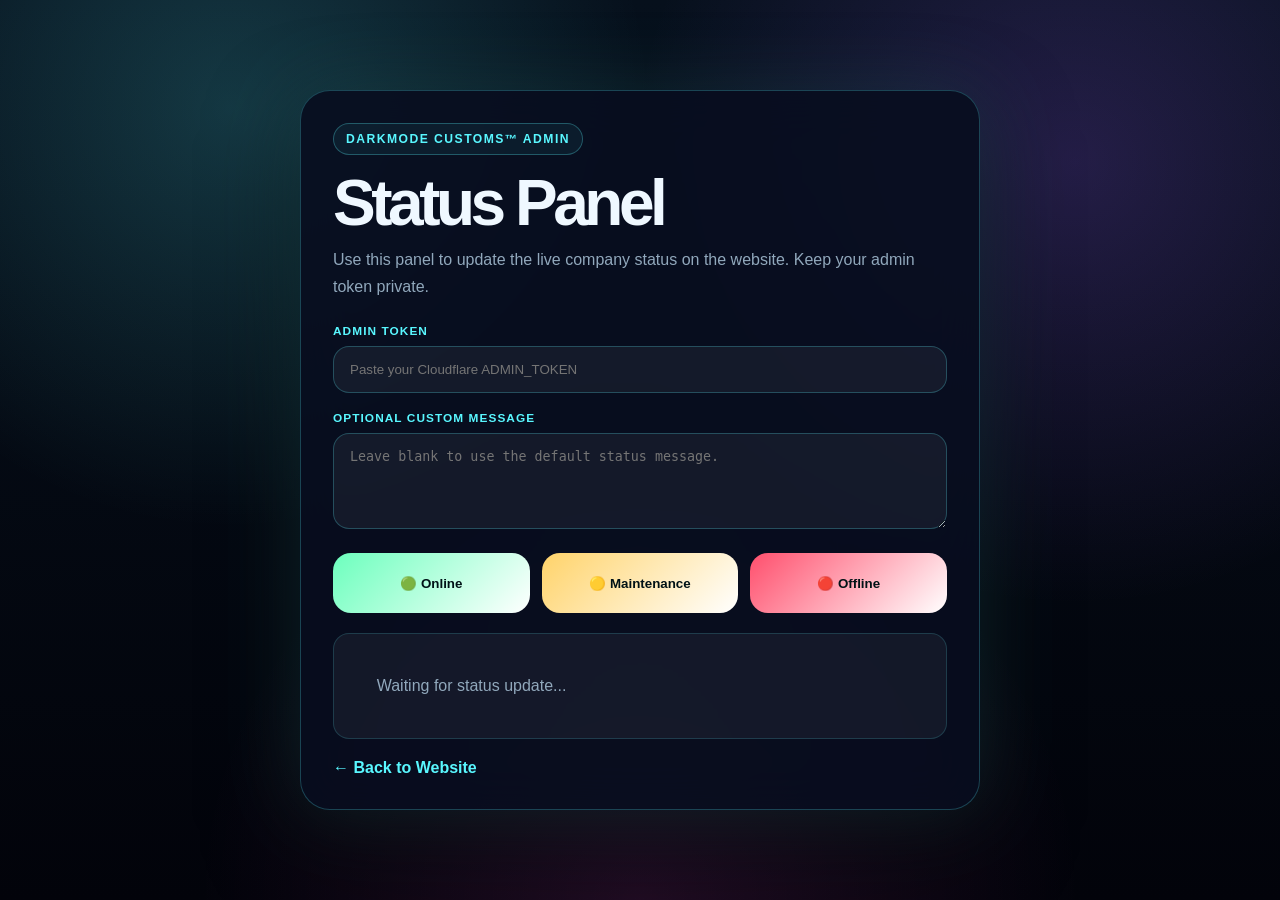
==== admin.html @ 74de75c4 "Create admin.html" ====
<!DOCTYPE html>
<html lang="en">
<head>
  <meta charset="UTF-8" />
  <meta name="viewport" content="width=device-width, initial-scale=1.0" />

  <title>DarkMode Customs™ Status Admin</title>

  <style>
    :root {
      --bg: #02030a;
      --panel: rgba(8, 14, 32, 0.9);
      --text: #eff8ff;
      --muted: #91a8bc;
      --cyan: #59f7ff;
      --green: #6cffbd;
      --gold: #ffd36a;
      --red: #ff4f6d;
      --purple: #9f5cff;
    }

    * {
      box-sizing: border-box;
    }

    body {
      min-height: 100vh;
      margin: 0;
      display: grid;
      place-items: center;
      padding: 24px;
      font-family: Arial, sans-serif;
      color: var(--text);
      background:
        radial-gradient(circle at 18% 12%, rgba(89, 247, 255, 0.18), transparent 32%),
        radial-gradient(circle at 84% 18%, rgba(159, 92, 255, 0.2), transparent 34%),
        radial-gradient(circle at 50% 100%, rgba(255, 79, 216, 0.12), transparent 40%),
        linear-gradient(180deg, #06101c, #02030a);
    }

    .panel {
      width: min(100%, 680px);
      padding: 32px;
      border: 1px solid rgba(89, 247, 255, 0.24);
      border-radius: 30px;
      background: var(--panel);
      box-shadow:
        0 0 80px rgba(89, 247, 255, 0.13),
        0 30px 90px rgba(0, 0, 0, 0.6);
      backdrop-filter: blur(24px);
    }

    .badge {
      display: inline-flex;
      margin-bottom: 18px;
      padding: 8px 12px;
      border: 1px solid rgba(89, 247, 255, 0.28);
      border-radius: 999px;
      color: var(--cyan);
      font-size: 0.76rem;
      font-weight: 900;
      letter-spacing: 0.12em;
      text-transform: uppercase;
      background: rgba(89, 247, 255, 0.06);
    }

    h1 {
      margin: 0 0 12px;
      font-size: clamp(2.2rem, 6vw, 4rem);
      line-height: 0.95;
      letter-spacing: -0.07em;
    }

    p {
      margin: 0 0 24px;
      color: var(--muted);
      line-height: 1.7;
    }

    label {
      display: block;
      margin: 18px 0 8px;
      color: var(--cyan);
      font-weight: 900;
      text-transform: uppercase;
      letter-spacing: 0.09em;
      font-size: 0.74rem;
    }

    input,
    textarea {
      width: 100%;
      padding: 15px 16px;
      border: 1px solid rgba(89, 247, 255, 0.24);
      border-radius: 16px;
      color: var(--text);
      background: rgba(255, 255, 255, 0.055);
      outline: none;
    }

    textarea {
      min-height: 96px;
      resize: vertical;
    }

    .buttons {
      display: grid;
      grid-template-columns: repeat(3, 1fr);
      gap: 12px;
      margin-top: 20px;
    }

    button {
      min-height: 60px;
      border: 0;
      border-radius: 18px;
      color: #001216;
      font-weight: 900;
      cursor: pointer;
      transition: 0.2s ease;
    }

    button:hover {
      transform: translateY(-3px);
    }

    .online {
      background: linear-gradient(135deg, var(--green), white);
    }

    .maintenance {
      background: linear-gradient(135deg, var(--gold), white);
    }

    .offline {
      background: linear-gradient(135deg, var(--red), white);
    }

    .result {
      margin-top: 20px;
      padding: 16px;
      border: 1px solid rgba(89, 247, 255, 0.16);
      border-radius: 16px;
      color: var(--muted);
      background: rgba(255, 255, 255, 0.05);
      white-space: pre-wrap;
      line-height: 1.5;
      min-height: 74px;
    }

    .back-link {
      display: inline-block;
      margin-top: 20px;
      color: var(--cyan);
      font-weight: 900;
      text-decoration: none;
    }

    @media (max-width: 640px) {
      .buttons {
        grid-template-columns: 1fr;
      }

      .panel {
        padding: 24px;
      }
    }
  </style>
</head>

<body>
  <main class="panel">
    <div class="badge">DarkMode Customs™ Admin</div>

    <h1>Status Panel</h1>

    <p>
      Use this panel to update the live company status on the website.
      Keep your admin token private.
    </p>

    <label for="adminToken">Admin Token</label>
    <input
      id="adminToken"
      type="password"
      placeholder="Paste your Cloudflare ADMIN_TOKEN"
      autocomplete="off"
    />

    <label for="customMessage">Optional Custom Message</label>
    <textarea
      id="customMessage"
      placeholder="Leave blank to use the default status message."
    ></textarea>

    <div class="buttons">
      <button class="online" onclick="setStatus('online')">🟢 Online</button>
      <button class="maintenance" onclick="setStatus('maintenance')">🟡 Maintenance</button>
      <button class="offline" onclick="setStatus('offline')">🔴 Offline</button>
    </div>

    <div class="result" id="resultBox">
      Waiting for status update...
    </div>

    <a class="back-link" href="./index.html">← Back to Website</a>
  </main>

  <script>
    const WORKER_URL = "https://darkmode-customs-status.matthew-wellman.workers.dev/status";

    async function setStatus(status) {
      const token = document.getElementById("adminToken").value.trim();
      const customMessage = document.getElementById("customMessage").value.trim();
      const resultBox = document.getElementById("resultBox");

      if (!token) {
        resultBox.textContent = "Missing admin token.";
        return;
      }

      resultBox.textContent = "Updating status...";

      try {
        const response = await fetch(WORKER_URL, {
          method: "POST",
          headers: {
            "Content-Type": "application/json",
            "Authorization": `Bearer ${token}`,
          },
          body: JSON.stringify({
            status,
            message: customMessage || undefined,
          }),
        });

        const data = await response.json();

        if (!response.ok) {
          resultBox.textContent = `Update failed:\n${JSON.stringify(data, null, 2)}`;
          return;
        }

        resultBox.textContent = `Status updated successfully:\n${JSON.stringify(data.status, null, 2)}`;
      } catch (error) {
        resultBox.textContent = `Connection error:\n${error.message}`;
      }
    }
  </script>
</body>
</html>
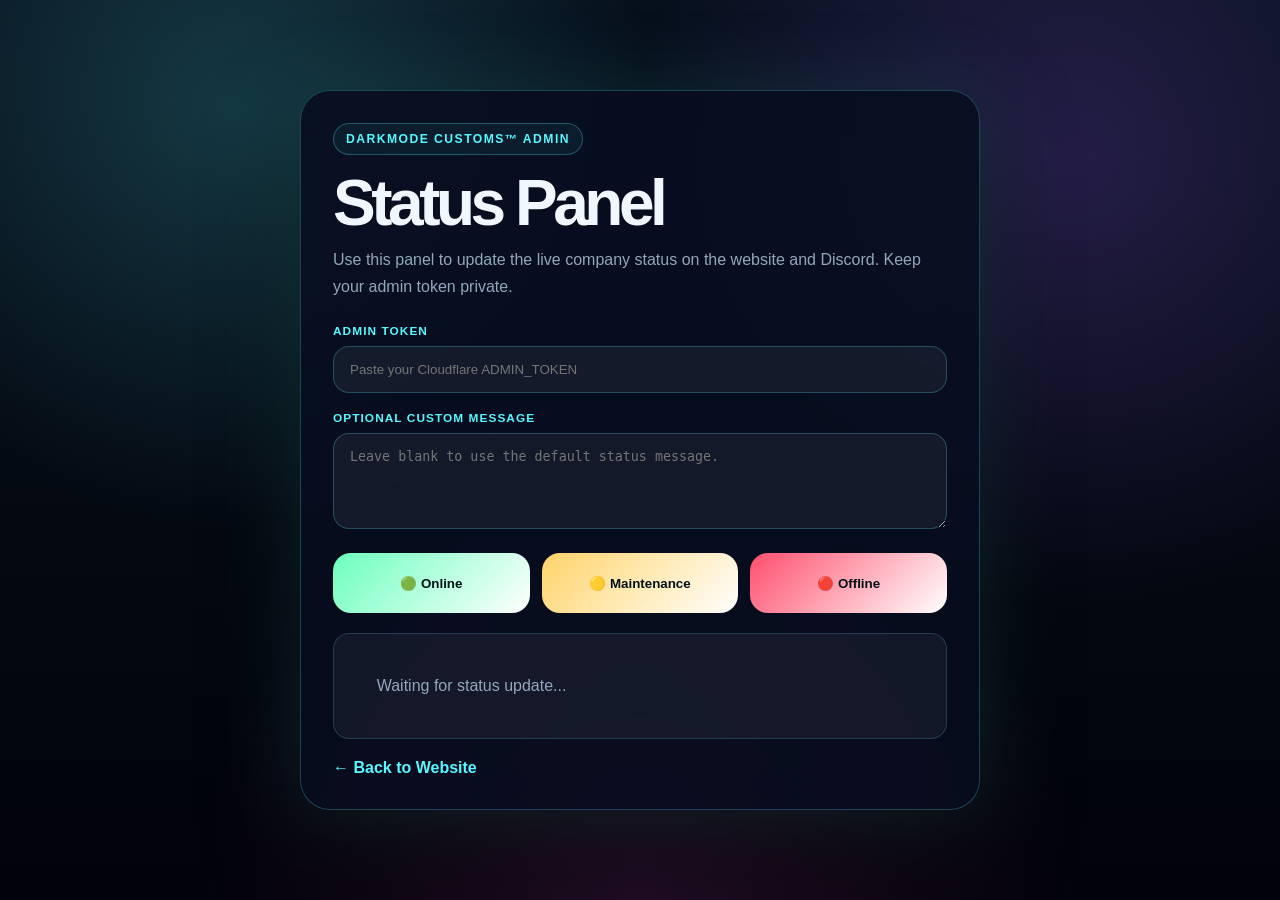
==== commit 37d9f163: "Update admin.html" ====
--- a/admin.html
+++ b/admin.html
@@ -175,7 +175,7 @@
     <h1>Status Panel</h1>
 
     <p>
-      Use this panel to update the live company status on the website.
+      Use this panel to update the live company status on the website and Discord.
       Keep your admin token private.
     </p>
 
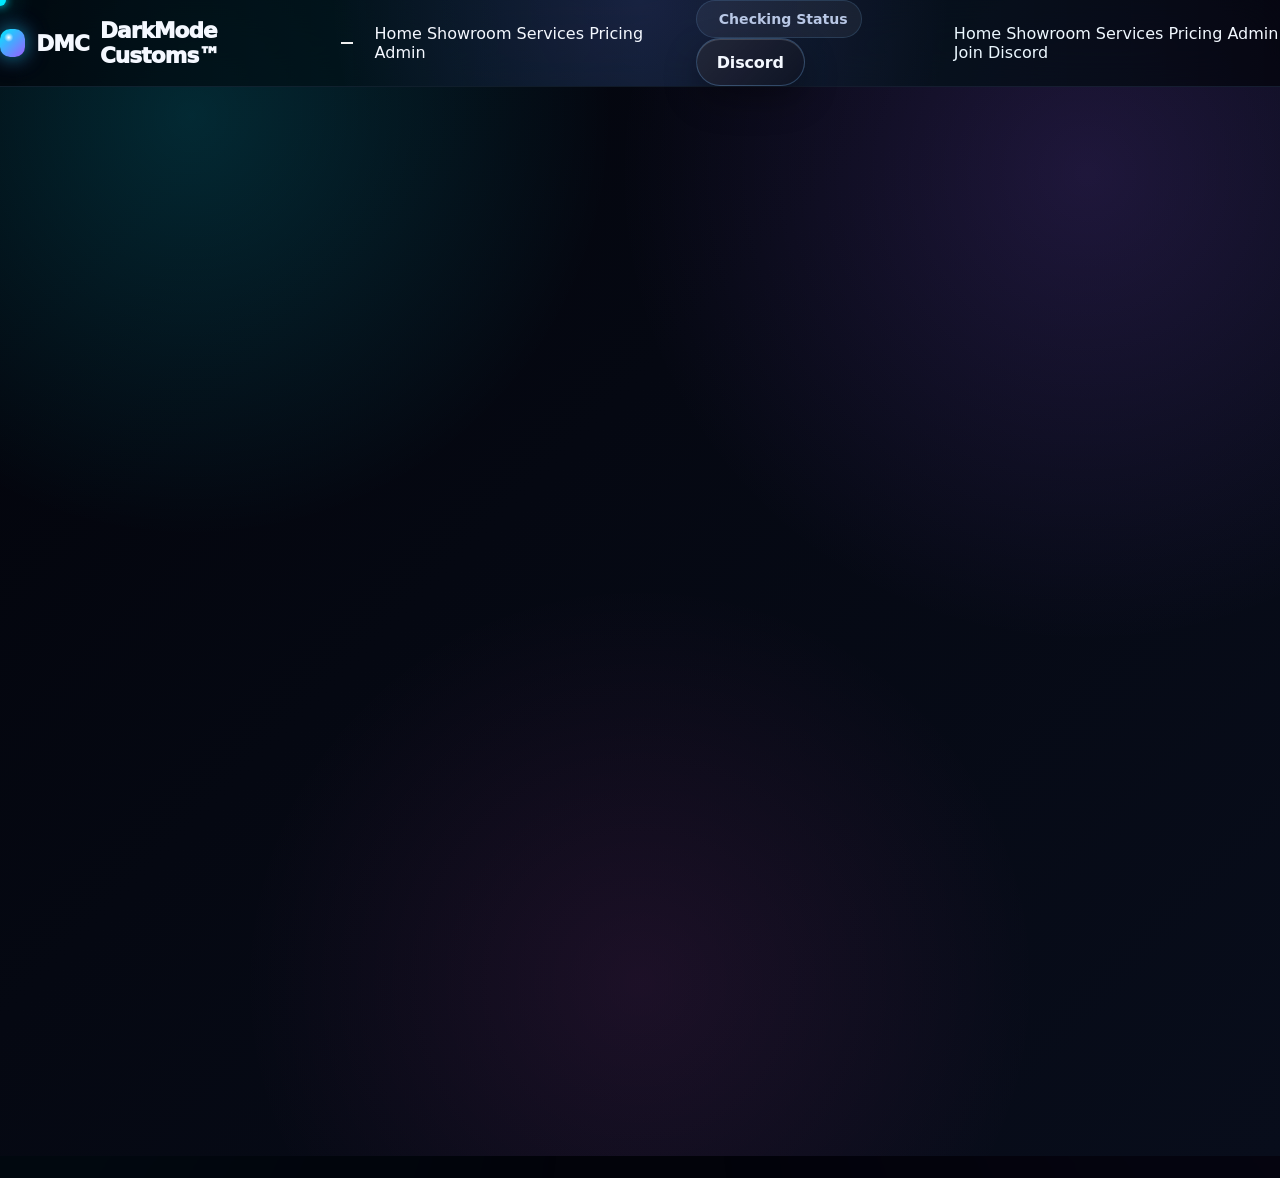
==== commit b8eceabb: "Update admin.html" ====
--- a/admin.html
+++ b/admin.html
@@ -4,248 +4,158 @@
   <meta charset="UTF-8" />
   <meta name="viewport" content="width=device-width, initial-scale=1.0" />
 
-  <title>DarkMode Customs™ Status Admin</title>
+  <title>Admin Status Panel | DarkMode Customs™</title>
+  <meta
+    name="description"
+    content="DarkMode Customs™ admin status control panel."
+  />
 
-  <style>
-    :root {
-      --bg: #02030a;
-      --panel: rgba(8, 14, 32, 0.9);
-      --text: #eff8ff;
-      --muted: #91a8bc;
-      --cyan: #59f7ff;
-      --green: #6cffbd;
-      --gold: #ffd36a;
-      --red: #ff4f6d;
-      --purple: #9f5cff;
-    }
-
-    * {
-      box-sizing: border-box;
-    }
-
-    body {
-      min-height: 100vh;
-      margin: 0;
-      display: grid;
-      place-items: center;
-      padding: 24px;
-      font-family: Arial, sans-serif;
-      color: var(--text);
-      background:
-        radial-gradient(circle at 18% 12%, rgba(89, 247, 255, 0.18), transparent 32%),
-        radial-gradient(circle at 84% 18%, rgba(159, 92, 255, 0.2), transparent 34%),
-        radial-gradient(circle at 50% 100%, rgba(255, 79, 216, 0.12), transparent 40%),
-        linear-gradient(180deg, #06101c, #02030a);
-    }
-
-    .panel {
-      width: min(100%, 680px);
-      padding: 32px;
-      border: 1px solid rgba(89, 247, 255, 0.24);
-      border-radius: 30px;
-      background: var(--panel);
-      box-shadow:
-        0 0 80px rgba(89, 247, 255, 0.13),
-        0 30px 90px rgba(0, 0, 0, 0.6);
-      backdrop-filter: blur(24px);
-    }
-
-    .badge {
-      display: inline-flex;
-      margin-bottom: 18px;
-      padding: 8px 12px;
-      border: 1px solid rgba(89, 247, 255, 0.28);
-      border-radius: 999px;
-      color: var(--cyan);
-      font-size: 0.76rem;
-      font-weight: 900;
-      letter-spacing: 0.12em;
-      text-transform: uppercase;
-      background: rgba(89, 247, 255, 0.06);
-    }
-
-    h1 {
-      margin: 0 0 12px;
-      font-size: clamp(2.2rem, 6vw, 4rem);
-      line-height: 0.95;
-      letter-spacing: -0.07em;
-    }
-
-    p {
-      margin: 0 0 24px;
-      color: var(--muted);
-      line-height: 1.7;
-    }
-
-    label {
-      display: block;
-      margin: 18px 0 8px;
-      color: var(--cyan);
-      font-weight: 900;
-      text-transform: uppercase;
-      letter-spacing: 0.09em;
-      font-size: 0.74rem;
-    }
-
-    input,
-    textarea {
-      width: 100%;
-      padding: 15px 16px;
-      border: 1px solid rgba(89, 247, 255, 0.24);
-      border-radius: 16px;
-      color: var(--text);
-      background: rgba(255, 255, 255, 0.055);
-      outline: none;
-    }
-
-    textarea {
-      min-height: 96px;
-      resize: vertical;
-    }
-
-    .buttons {
-      display: grid;
-      grid-template-columns: repeat(3, 1fr);
-      gap: 12px;
-      margin-top: 20px;
-    }
-
-    button {
-      min-height: 60px;
-      border: 0;
-      border-radius: 18px;
-      color: #001216;
-      font-weight: 900;
-      cursor: pointer;
-      transition: 0.2s ease;
-    }
-
-    button:hover {
-      transform: translateY(-3px);
-    }
-
-    .online {
-      background: linear-gradient(135deg, var(--green), white);
-    }
-
-    .maintenance {
-      background: linear-gradient(135deg, var(--gold), white);
-    }
-
-    .offline {
-      background: linear-gradient(135deg, var(--red), white);
-    }
-
-    .result {
-      margin-top: 20px;
-      padding: 16px;
-      border: 1px solid rgba(89, 247, 255, 0.16);
-      border-radius: 16px;
-      color: var(--muted);
-      background: rgba(255, 255, 255, 0.05);
-      white-space: pre-wrap;
-      line-height: 1.5;
-      min-height: 74px;
-    }
-
-    .back-link {
-      display: inline-block;
-      margin-top: 20px;
-      color: var(--cyan);
-      font-weight: 900;
-      text-decoration: none;
-    }
-
-    @media (max-width: 640px) {
-      .buttons {
-        grid-template-columns: 1fr;
-      }
-
-      .panel {
-        padding: 24px;
-      }
-    }
-  </style>
+  <link rel="stylesheet" href="style.css" />
 </head>
 
-<body>
-  <main class="panel">
-    <div class="badge">DarkMode Customs™ Admin</div>
+<body data-page="admin">
+  <div id="scrollProgress" class="scroll-progress"></div>
+  <div id="cursorDot" class="cursor-dot"></div>
 
-    <h1>Status Panel</h1>
+  <header class="site-header">
+    <nav class="navbar">
+      <div class="nav-inner">
+        <a class="brand" href="index.html" aria-label="DarkMode Customs home">
+          <span class="brand-mark">DMC</span>
+          <span class="brand-text">DarkMode Customs™</span>
+        </a>
 
-    <p>
-      Use this panel to update the live company status on the website and Discord.
-      Keep your admin token private.
-    </p>
+        <button class="mobile-toggle" type="button" aria-label="Open navigation menu">
+          <span></span>
+          <span></span>
+          <span></span>
+        </button>
 
-    <label for="adminToken">Admin Token</label>
-    <input
-      id="adminToken"
-      type="password"
-      placeholder="Paste your Cloudflare ADMIN_TOKEN"
-      autocomplete="off"
-    />
+        <div class="desktop-nav">
+          <a href="index.html">Home</a>
+          <a href="showroom.html">Showroom</a>
+          <a href="index.html#services">Services</a>
+          <a href="index.html#pricing">Pricing</a>
+          <a class="active" href="admin.html">Admin</a>
+        </div>
 
-    <label for="customMessage">Optional Custom Message</label>
-    <textarea
-      id="customMessage"
-      placeholder="Leave blank to use the default status message."
-    ></textarea>
+        <div class="nav-right">
+          <div id="globalStatus" class="status-pill" data-status="loading">
+            <span class="status-light"></span>
+            <span class="status-text">Checking Status</span>
+          </div>
 
-    <div class="buttons">
-      <button class="online" onclick="setStatus('online')">🟢 Online</button>
-      <button class="maintenance" onclick="setStatus('maintenance')">🟡 Maintenance</button>
-      <button class="offline" onclick="setStatus('offline')">🔴 Offline</button>
-    </div>
+          <a class="nav-cta" href="https://discord.gg/GWU7n5T6" target="_blank" rel="noopener">
+            Discord
+          </a>
+        </div>
+      </div>
 
-    <div class="result" id="resultBox">
-      Waiting for status update...
-    </div>
+      <div class="mobile-menu">
+        <a href="index.html">Home</a>
+        <a href="showroom.html">Showroom</a>
+        <a href="index.html#services">Services</a>
+        <a href="index.html#pricing">Pricing</a>
+        <a class="active" href="admin.html">Admin</a>
+        <a href="https://discord.gg/GWU7n5T6" target="_blank" rel="noopener">Join Discord</a>
+      </div>
+    </nav>
+  </header>
 
-    <a class="back-link" href="./index.html">← Back to Website</a>
+  <main class="admin-main">
+    <section class="admin-section">
+      <div class="ambient ambient-one"></div>
+      <div class="ambient ambient-two"></div>
+
+      <div class="admin-shell reveal">
+        <div class="admin-card">
+          <div class="admin-header">
+            <div class="eyebrow">Company Status Control</div>
+            <h1>DarkMode Customs™ Admin</h1>
+            <p>
+              Update the live website status, Cloudflare KV value, and Discord
+              company-status webhook from one panel.
+            </p>
+          </div>
+
+          <div class="admin-current">
+            <span>Current Website Status</span>
+            <strong id="adminCurrentStatus">Checking...</strong>
+          </div>
+
+          <form id="statusForm" class="admin-form">
+            <div class="field">
+              <label for="adminToken">Admin Token</label>
+              <input
+                id="adminToken"
+                name="adminToken"
+                type="password"
+                placeholder="Only needed if ADMIN_TOKEN is set in Cloudflare"
+                autocomplete="current-password"
+              />
+              <small>
+                Leave blank if your Worker does not use an ADMIN_TOKEN secret.
+              </small>
+            </div>
+
+            <div class="field">
+              <label for="updatedBy">Updated By</label>
+              <input
+                id="updatedBy"
+                name="updatedBy"
+                type="text"
+                value="🪖𝕊𝔾𝕋. ℝℍ𝕀ℕ𝕆™"
+              />
+            </div>
+
+            <div class="field">
+              <label for="statusMessage">Custom Message</label>
+              <textarea
+                id="statusMessage"
+                name="statusMessage"
+                placeholder="Optional custom message for the website and Discord webhook."
+              ></textarea>
+            </div>
+
+            <div class="status-options">
+              <button class="status-option online" type="button" data-admin-status="online">
+                <span>🟢</span>
+                <strong>Online</strong>
+                <small>Website and services are available.</small>
+              </button>
+
+              <button class="status-option maintenance" type="button" data-admin-status="maintenance">
+                <span>🟡</span>
+                <strong>Under Maintenance</strong>
+                <small>Some services may be temporarily limited.</small>
+              </button>
+
+              <button class="status-option offline" type="button" data-admin-status="offline">
+                <span>🔴</span>
+                <strong>Offline</strong>
+                <small>Services are temporarily unavailable.</small>
+              </button>
+            </div>
+
+            <input id="selectedStatus" name="selectedStatus" type="hidden" value="online" />
+
+            <button class="btn btn-primary full" type="submit">
+              Update Company Status
+            </button>
+
+            <div id="adminMessage" class="admin-message" role="status"></div>
+          </form>
+        </div>
+
+        <div class="admin-links">
+          <a href="index.html">Back to Website</a>
+          <a href="showroom.html">Open Showroom</a>
+          <a href="https://discord.gg/GWU7n5T6" target="_blank" rel="noopener">Open Discord</a>
+        </div>
+      </div>
+    </section>
   </main>
 
-  <script>
-    const WORKER_URL = "https://darkmode-customs-status.matthew-wellman.workers.dev/status";
-
-    async function setStatus(status) {
-      const token = document.getElementById("adminToken").value.trim();
-      const customMessage = document.getElementById("customMessage").value.trim();
-      const resultBox = document.getElementById("resultBox");
-
-      if (!token) {
-        resultBox.textContent = "Missing admin token.";
-        return;
-      }
-
-      resultBox.textContent = "Updating status...";
-
-      try {
-        const response = await fetch(WORKER_URL, {
-          method: "POST",
-          headers: {
-            "Content-Type": "application/json",
-            "Authorization": `Bearer ${token}`,
-          },
-          body: JSON.stringify({
-            status,
-            message: customMessage || undefined,
-          }),
-        });
-
-        const data = await response.json();
-
-        if (!response.ok) {
-          resultBox.textContent = `Update failed:\n${JSON.stringify(data, null, 2)}`;
-          return;
-        }
-
-        resultBox.textContent = `Status updated successfully:\n${JSON.stringify(data.status, null, 2)}`;
-      } catch (error) {
-        resultBox.textContent = `Connection error:\n${error.message}`;
-      }
-    }
-  </script>
+  <script src="script.js"></script>
 </body>
 </html>
--- a/style.css
+++ b/style.css
@@ -0,0 +1,1801 @@
+/* =========================================================
+   DarkMode Customs™ — Full Optimized Global Stylesheet
+   Covers: index.html, showroom.html, admin.html
+   ========================================================= */
+
+/* -----------------------------
+   Root Theme
+----------------------------- */
+
+:root {
+  --bg-0: #02030a;
+  --bg-1: #050812;
+  --bg-2: #090f1f;
+  --bg-3: #0d152b;
+
+  --panel-0: rgba(6, 10, 24, 0.72);
+  --panel-1: rgba(12, 20, 44, 0.82);
+  --panel-2: rgba(18, 30, 64, 0.92);
+
+  --line-soft: rgba(120, 190, 255, 0.16);
+  --line-mid: rgba(120, 190, 255, 0.28);
+  --line-hot: rgba(0, 234, 255, 0.65);
+
+  --text-main: #f4f8ff;
+  --text-soft: #b9c8e6;
+  --text-muted: #7180a3;
+
+  --cyan: #00eaff;
+  --cyan-soft: rgba(0, 234, 255, 0.18);
+  --cyan-glow: rgba(0, 234, 255, 0.45);
+
+  --blue: #3977ff;
+  --blue-soft: rgba(57, 119, 255, 0.22);
+
+  --violet: #9b5cff;
+  --violet-soft: rgba(155, 92, 255, 0.22);
+
+  --pink: #ff4fd8;
+  --pink-soft: rgba(255, 79, 216, 0.18);
+
+  --green: #31ff9b;
+  --green-soft: rgba(49, 255, 155, 0.18);
+
+  --yellow: #ffd84d;
+  --yellow-soft: rgba(255, 216, 77, 0.18);
+
+  --red: #ff4d6d;
+  --red-soft: rgba(255, 77, 109, 0.18);
+
+  --radius-xs: 10px;
+  --radius-sm: 14px;
+  --radius-md: 20px;
+  --radius-lg: 28px;
+  --radius-xl: 38px;
+
+  --shadow-soft: 0 20px 70px rgba(0, 0, 0, 0.35);
+  --shadow-cyan: 0 0 35px rgba(0, 234, 255, 0.25);
+  --shadow-violet: 0 0 45px rgba(155, 92, 255, 0.24);
+
+  --max-width: 1240px;
+  --nav-height: 82px;
+
+  --ease: cubic-bezier(0.16, 1, 0.3, 1);
+}
+
+/* -----------------------------
+   Global Reset
+----------------------------- */
+
+*,
+*::before,
+*::after {
+  box-sizing: border-box;
+}
+
+* {
+  cursor: none !important;
+}
+
+html {
+  scroll-behavior: smooth;
+  background: var(--bg-0);
+  overflow-x: hidden;
+}
+
+body {
+  margin: 0;
+  min-height: 100vh;
+  font-family:
+    Inter,
+    ui-sans-serif,
+    system-ui,
+    -apple-system,
+    BlinkMacSystemFont,
+    "Segoe UI",
+    sans-serif;
+  color: var(--text-main);
+  background:
+    radial-gradient(circle at 15% 10%, rgba(0, 234, 255, 0.16), transparent 28%),
+    radial-gradient(circle at 85% 15%, rgba(155, 92, 255, 0.17), transparent 32%),
+    radial-gradient(circle at 50% 85%, rgba(255, 79, 216, 0.09), transparent 34%),
+    linear-gradient(135deg, #02030a 0%, #050812 42%, #080d1b 100%);
+  overflow-x: hidden;
+}
+
+body::before {
+  content: "";
+  position: fixed;
+  inset: 0;
+  pointer-events: none;
+  z-index: -3;
+  background:
+    linear-gradient(rgba(255, 255, 255, 0.025) 1px, transparent 1px),
+    linear-gradient(90deg, rgba(255, 255, 255, 0.025) 1px, transparent 1px);
+  background-size: 54px 54px;
+  mask-image: radial-gradient(circle at center, black 35%, transparent 82%);
+}
+
+body::after {
+  content: "";
+  position: fixed;
+  inset: -40%;
+  pointer-events: none;
+  z-index: -4;
+  background:
+    conic-gradient(
+      from 180deg,
+      transparent,
+      rgba(0, 234, 255, 0.08),
+      transparent,
+      rgba(155, 92, 255, 0.08),
+      transparent
+    );
+  animation: cosmicSpin 28s linear infinite;
+  filter: blur(30px);
+  opacity: 0.75;
+}
+
+img,
+svg,
+video,
+canvas {
+  display: block;
+  max-width: 100%;
+}
+
+a {
+  color: inherit;
+  text-decoration: none;
+}
+
+button,
+input,
+textarea,
+select {
+  font: inherit;
+}
+
+button {
+  border: 0;
+}
+
+::selection {
+  color: #02030a;
+  background: var(--cyan);
+}
+
+/* -----------------------------
+   Neon Custom Cursor
+----------------------------- */
+
+.cursor-dot,
+#cursor-dot,
+#cursorDot,
+.neon-cursor {
+  position: fixed;
+  left: 0;
+  top: 0;
+  width: 12px;
+  height: 12px;
+  border-radius: 999px;
+  background: var(--cyan);
+  box-shadow:
+    0 0 10px var(--cyan),
+    0 0 28px rgba(0, 234, 255, 0.85),
+    0 0 60px rgba(0, 234, 255, 0.45);
+  pointer-events: none;
+  z-index: 999999;
+  transform: translate3d(-50%, -50%, 0);
+  transition:
+    width 0.18s var(--ease),
+    height 0.18s var(--ease),
+    background 0.18s var(--ease),
+    box-shadow 0.18s var(--ease),
+    opacity 0.18s var(--ease);
+}
+
+.cursor-dot.is-hovering,
+#cursor-dot.is-hovering,
+#cursorDot.is-hovering,
+.neon-cursor.is-hovering {
+  width: 24px;
+  height: 24px;
+  background: rgba(0, 234, 255, 0.16);
+  border: 1px solid var(--cyan);
+  box-shadow:
+    0 0 14px var(--cyan),
+    0 0 38px rgba(0, 234, 255, 0.8),
+    inset 0 0 14px rgba(0, 234, 255, 0.35);
+}
+
+/* -----------------------------
+   Scroll Progress
+----------------------------- */
+
+.scroll-progress,
+#scroll-progress,
+#scrollProgress {
+  position: fixed;
+  top: 0;
+  left: 0;
+  height: 3px;
+  width: 0%;
+  z-index: 99999;
+  background: linear-gradient(90deg, var(--cyan), var(--violet), var(--pink));
+  box-shadow:
+    0 0 14px rgba(0, 234, 255, 0.8),
+    0 0 26px rgba(155, 92, 255, 0.5);
+}
+
+/* -----------------------------
+   Utility Layout
+----------------------------- */
+
+.page,
+.site-page,
+.main-page {
+  min-height: 100vh;
+  position: relative;
+}
+
+.container,
+.section-inner,
+.nav-inner,
+.footer-inner {
+  width: min(var(--max-width), calc(100% - 36px));
+  margin-inline: auto;
+}
+
+.section {
+  padding: 110px 0;
+  position: relative;
+}
+
+.section.compact {
+  padding: 70px 0;
+}
+
+.section-header {
+  max-width: 780px;
+  margin: 0 auto 48px;
+  text-align: center;
+}
+
+.eyebrow,
+.kicker,
+.section-kicker {
+  display: inline-flex;
+  align-items: center;
+  gap: 9px;
+  margin-bottom: 14px;
+  padding: 8px 13px;
+  border: 1px solid var(--line-soft);
+  border-radius: 999px;
+  color: var(--cyan);
+  background: rgba(0, 234, 255, 0.07);
+  box-shadow: inset 0 0 18px rgba(0, 234, 255, 0.06);
+  font-size: 0.78rem;
+  font-weight: 800;
+  letter-spacing: 0.14em;
+  text-transform: uppercase;
+}
+
+.eyebrow::before,
+.kicker::before,
+.section-kicker::before {
+  content: "";
+  width: 7px;
+  height: 7px;
+  border-radius: 999px;
+  background: var(--cyan);
+  box-shadow: 0 0 14px var(--cyan);
+}
+
+h1,
+h2,
+h3,
+h4,
+p {
+  margin-top: 0;
+}
+
+h1,
+.hero-title {
+  margin-bottom: 22px;
+  font-size: clamp(3rem, 7vw, 7.5rem);
+  line-height: 0.9;
+  letter-spacing: -0.08em;
+  text-wrap: balance;
+}
+
+h2,
+.section-title {
+  margin-bottom: 18px;
+  font-size: clamp(2.1rem, 4.8vw, 4.8rem);
+  line-height: 0.95;
+  letter-spacing: -0.06em;
+  text-wrap: balance;
+}
+
+h3 {
+  font-size: clamp(1.25rem, 2vw, 1.65rem);
+  letter-spacing: -0.03em;
+}
+
+p,
+.lead,
+.section-copy {
+  color: var(--text-soft);
+  line-height: 1.75;
+}
+
+.lead,
+.hero-copy {
+  max-width: 710px;
+  font-size: clamp(1rem, 1.7vw, 1.28rem);
+}
+
+.gradient-text,
+.text-gradient,
+.hero-title span,
+.section-title span {
+  color: transparent;
+  background: linear-gradient(90deg, #ffffff, var(--cyan), var(--violet), var(--pink));
+  background-size: 220% auto;
+  background-clip: text;
+  -webkit-background-clip: text;
+  animation: gradientSweep 8s ease-in-out infinite;
+}
+
+.glow-text {
+  text-shadow:
+    0 0 18px rgba(0, 234, 255, 0.4),
+    0 0 40px rgba(155, 92, 255, 0.25);
+}
+
+/* -----------------------------
+   Buttons
+----------------------------- */
+
+.btn,
+.button,
+.nav-cta,
+.hero-btn,
+.primary-btn,
+.secondary-btn,
+.admin-btn,
+.form-button,
+.order-button {
+  position: relative;
+  isolation: isolate;
+  display: inline-flex;
+  align-items: center;
+  justify-content: center;
+  gap: 10px;
+  min-height: 48px;
+  padding: 13px 20px;
+  border-radius: 999px;
+  border: 1px solid var(--line-mid);
+  color: var(--text-main);
+  background:
+    linear-gradient(135deg, rgba(255, 255, 255, 0.1), rgba(255, 255, 255, 0.025)),
+    rgba(8, 13, 30, 0.76);
+  box-shadow:
+    inset 0 1px 0 rgba(255, 255, 255, 0.16),
+    0 14px 34px rgba(0, 0, 0, 0.32);
+  font-weight: 850;
+  letter-spacing: -0.01em;
+  overflow: hidden;
+  transition:
+    transform 0.22s var(--ease),
+    border-color 0.22s var(--ease),
+    box-shadow 0.22s var(--ease),
+    background 0.22s var(--ease);
+}
+
+.btn::before,
+.button::before,
+.nav-cta::before,
+.hero-btn::before,
+.primary-btn::before,
+.secondary-btn::before,
+.admin-btn::before,
+.form-button::before,
+.order-button::before {
+  content: "";
+  position: absolute;
+  inset: -2px;
+  z-index: -1;
+  background: linear-gradient(90deg, transparent, rgba(0, 234, 255, 0.34), rgba(155, 92, 255, 0.28), transparent);
+  transform: translateX(-120%);
+  transition: transform 0.48s var(--ease);
+}
+
+.btn:hover,
+.button:hover,
+.nav-cta:hover,
+.hero-btn:hover,
+.primary-btn:hover,
+.secondary-btn:hover,
+.admin-btn:hover,
+.form-button:hover,
+.order-button:hover {
+  transform: translateY(-3px);
+  border-color: rgba(0, 234, 255, 0.72);
+  box-shadow:
+    0 0 0 1px rgba(0, 234, 255, 0.2),
+    0 18px 48px rgba(0, 234, 255, 0.16),
+    0 20px 60px rgba(0, 0, 0, 0.38);
+}
+
+.btn:hover::before,
+.button:hover::before,
+.nav-cta:hover::before,
+.hero-btn:hover::before,
+.primary-btn:hover::before,
+.secondary-btn:hover::before,
+.admin-btn:hover::before,
+.form-button:hover::before,
+.order-button:hover::before {
+  transform: translateX(120%);
+}
+
+.primary-btn,
+.btn-primary,
+.hero-btn.primary,
+.admin-btn.primary {
+  border-color: rgba(0, 234, 255, 0.72);
+  color: #021016;
+  background: linear-gradient(135deg, var(--cyan), #78f7ff 45%, #a98bff);
+  box-shadow:
+    0 0 22px rgba(0, 234, 255, 0.42),
+    0 18px 60px rgba(0, 234, 255, 0.18);
+}
+
+.secondary-btn,
+.btn-secondary,
+.hero-btn.secondary {
+  background: rgba(255, 255, 255, 0.045);
+}
+
+.btn-row,
+.hero-actions,
+.action-row,
+.cta-row {
+  display: flex;
+  flex-wrap: wrap;
+  gap: 14px;
+  align-items: center;
+}
+
+/* -----------------------------
+   Navigation
+----------------------------- */
+
+.navbar,
+.site-nav,
+header nav {
+  position: sticky;
+  top: 0;
+  z-index: 5000;
+  min-height: var(--nav-height);
+  display: flex;
+  align-items: center;
+  border-bottom: 1px solid rgba(120, 190, 255, 0.12);
+  background: rgba(2, 3, 10, 0.68);
+  backdrop-filter: blur(22px);
+  -webkit-backdrop-filter: blur(22px);
+}
+
+.navbar::before,
+.site-nav::before,
+header nav::before {
+  content: "";
+  position: absolute;
+  inset: 0;
+  pointer-events: none;
+  background:
+    linear-gradient(90deg, transparent, rgba(0, 234, 255, 0.08), transparent),
+    radial-gradient(circle at 50% 0%, rgba(155, 92, 255, 0.16), transparent 48%);
+}
+
+.nav-inner,
+.navbar .container,
+header nav .container {
+  position: relative;
+  z-index: 1;
+  min-height: var(--nav-height);
+  display: flex;
+  align-items: center;
+  justify-content: space-between;
+  gap: 22px;
+}
+
+.logo,
+.brand,
+.nav-logo {
+  display: inline-flex;
+  align-items: center;
+  gap: 11px;
+  font-weight: 950;
+  letter-spacing: -0.04em;
+  font-size: clamp(1.05rem, 2vw, 1.35rem);
+}
+
+.logo::before,
+.brand::before,
+.nav-logo::before {
+  content: "";
+  width: 28px;
+  height: 28px;
+  border-radius: 10px;
+  background:
+    radial-gradient(circle at 35% 30%, white, transparent 18%),
+    linear-gradient(135deg, var(--cyan), var(--violet));
+  box-shadow:
+    0 0 18px rgba(0, 234, 255, 0.5),
+    0 0 28px rgba(155, 92, 255, 0.28);
+}
+
+.nav-links,
+.nav-menu,
+.nav-actions {
+  display: flex;
+  align-items: center;
+  justify-content: center;
+  gap: 8px;
+}
+
+.nav-links a,
+.nav-menu a {
+  position: relative;
+  padding: 10px 12px;
+  border-radius: 999px;
+  color: var(--text-soft);
+  font-size: 0.92rem;
+  font-weight: 750;
+  transition:
+    color 0.2s var(--ease),
+    background 0.2s var(--ease);
+}
+
+.nav-links a:hover,
+.nav-menu a:hover,
+.nav-links a.active,
+.nav-menu a.active {
+  color: var(--text-main);
+  background: rgba(255, 255, 255, 0.065);
+}
+
+/* -----------------------------
+   Hero
+----------------------------- */
+
+.hero,
+.hero-section,
+.home-hero {
+  position: relative;
+  min-height: calc(100vh - var(--nav-height));
+  display: grid;
+  align-items: center;
+  padding: 92px 0 82px;
+  overflow: hidden;
+}
+
+.hero::before,
+.hero-section::before,
+.home-hero::before {
+  content: "";
+  position: absolute;
+  inset: 8% -12% auto auto;
+  width: min(650px, 72vw);
+  aspect-ratio: 1;
+  border-radius: 50%;
+  background:
+    radial-gradient(circle, rgba(0, 234, 255, 0.24), transparent 60%),
+    radial-gradient(circle at 30% 30%, rgba(155, 92, 255, 0.24), transparent 45%);
+  filter: blur(30px);
+  animation: pulseOrb 8s ease-in-out infinite;
+}
+
+.hero::after,
+.hero-section::after,
+.home-hero::after {
+  content: "";
+  position: absolute;
+  inset: 18% auto auto -15%;
+  width: min(520px, 64vw);
+  aspect-ratio: 1;
+  border-radius: 50%;
+  background: radial-gradient(circle, rgba(255, 79, 216, 0.18), transparent 68%);
+  filter: blur(35px);
+  animation: floatOrb 10s ease-in-out infinite;
+}
+
+.hero-grid,
+.hero-content-grid {
+  position: relative;
+  z-index: 1;
+  display: grid;
+  grid-template-columns: minmax(0, 1.04fr) minmax(340px, 0.96fr);
+  gap: 54px;
+  align-items: center;
+}
+
+.hero-content,
+.hero-copy-wrap {
+  max-width: 780px;
+}
+
+.hero-copy {
+  margin-bottom: 30px;
+}
+
+.hero-meta,
+.stats-row,
+.metric-row {
+  display: flex;
+  flex-wrap: wrap;
+  gap: 14px;
+  margin-top: 30px;
+}
+
+.meta-pill,
+.stat-card,
+.metric-card {
+  min-width: 146px;
+  padding: 15px 16px;
+  border: 1px solid var(--line-soft);
+  border-radius: var(--radius-md);
+  background: rgba(255, 255, 255, 0.045);
+  box-shadow: inset 0 1px 0 rgba(255, 255, 255, 0.08);
+}
+
+.meta-pill strong,
+.stat-card strong,
+.metric-card strong {
+  display: block;
+  margin-bottom: 4px;
+  font-size: 1.18rem;
+}
+
+.meta-pill span,
+.stat-card span,
+.metric-card span {
+  color: var(--text-muted);
+  font-size: 0.84rem;
+  font-weight: 700;
+}
+
+/* -----------------------------
+   Hero Visual / Device Mockup
+----------------------------- */
+
+.hero-visual,
+.device-showcase,
+.preview-shell {
+  position: relative;
+  min-height: 520px;
+}
+
+.orbital-ring {
+  position: absolute;
+  inset: 50%;
+  width: 480px;
+  height: 480px;
+  translate: -50% -50%;
+  border: 1px solid rgba(0, 234, 255, 0.16);
+  border-radius: 50%;
+  animation: orbitalSpin 16s linear infinite;
+}
+
+.orbital-ring::before,
+.orbital-ring::after {
+  content: "";
+  position: absolute;
+  border-radius: 50%;
+  background: var(--cyan);
+  box-shadow: 0 0 20px var(--cyan);
+}
+
+.orbital-ring::before {
+  width: 9px;
+  height: 9px;
+  top: 48px;
+  left: 86px;
+}
+
+.orbital-ring::after {
+  width: 6px;
+  height: 6px;
+  right: 70px;
+  bottom: 105px;
+  background: var(--violet);
+  box-shadow: 0 0 20px var(--violet);
+}
+
+.monitor,
+.device-card,
+.visual-card,
+.laptop,
+.preview-card {
+  position: relative;
+  border: 1px solid rgba(120, 190, 255, 0.23);
+  border-radius: var(--radius-xl);
+  background:
+    linear-gradient(135deg, rgba(255, 255, 255, 0.11), rgba(255, 255, 255, 0.025)),
+    rgba(5, 8, 20, 0.82);
+  box-shadow:
+    0 24px 80px rgba(0, 0, 0, 0.45),
+    0 0 44px rgba(0, 234, 255, 0.13);
+  overflow: hidden;
+}
+
+.device-card,
+.visual-card,
+.preview-card {
+  padding: 18px;
+}
+
+.monitor {
+  aspect-ratio: 16 / 10;
+  padding: 14px;
+  transform: perspective(1000px) rotateY(-9deg) rotateX(4deg);
+}
+
+.laptop {
+  position: absolute;
+  width: 62%;
+  right: -4%;
+  bottom: 4%;
+  aspect-ratio: 16 / 10;
+  padding: 10px;
+  border-radius: 24px;
+  transform: perspective(1000px) rotateY(-18deg) rotateX(7deg);
+}
+
+.device-screen,
+.monitor-screen,
+.laptop-screen,
+.preview-screen {
+  position: relative;
+  height: 100%;
+  min-height: 260px;
+  border-radius: calc(var(--radius-xl) - 12px);
+  overflow: hidden;
+  border: 1px solid rgba(0, 234, 255, 0.18);
+  background:
+    linear-gradient(135deg, rgba(0, 234, 255, 0.08), rgba(155, 92, 255, 0.08)),
+    #050815;
+}
+
+.device-screen img,
+.monitor-screen img,
+.laptop-screen img,
+.preview-screen img {
+  width: 100%;
+  height: 100%;
+  object-fit: cover;
+}
+
+.device-screen::after,
+.monitor-screen::after,
+.laptop-screen::after,
+.preview-screen::after {
+  content: "";
+  position: absolute;
+  inset: 0;
+  pointer-events: none;
+  background:
+    linear-gradient(120deg, transparent 20%, rgba(255, 255, 255, 0.11), transparent 42%),
+    linear-gradient(rgba(255, 255, 255, 0.035) 1px, transparent 1px);
+  background-size: 100% 100%, 100% 7px;
+  mix-blend-mode: screen;
+  animation: screenScan 5s linear infinite;
+}
+
+.hud-card,
+.floating-card {
+  position: absolute;
+  z-index: 2;
+  padding: 14px 16px;
+  border: 1px solid rgba(0, 234, 255, 0.22);
+  border-radius: 18px;
+  background: rgba(2, 6, 16, 0.78);
+  backdrop-filter: blur(18px);
+  -webkit-backdrop-filter: blur(18px);
+  box-shadow:
+    0 14px 38px rgba(0, 0, 0, 0.34),
+    0 0 28px rgba(0, 234, 255, 0.12);
+  color: var(--text-soft);
+  font-size: 0.84rem;
+  font-weight: 800;
+}
+
+.hud-card.one,
+.floating-card.one {
+  left: -8px;
+  top: 18%;
+  animation: floatY 5s ease-in-out infinite;
+}
+
+.hud-card.two,
+.floating-card.two {
+  right: -2%;
+  top: 10%;
+  animation: floatY 6s ease-in-out infinite reverse;
+}
+
+.hud-card.three,
+.floating-card.three {
+  left: 8%;
+  bottom: 6%;
+  animation: floatY 5.6s ease-in-out infinite;
+}
+
+/* -----------------------------
+   Cards / Panels
+----------------------------- */
+
+.card,
+.panel,
+.service-card,
+.feature-card,
+.price-card,
+.showroom-card,
+.admin-card,
+.form-card,
+.status-card,
+.cta-panel {
+  position: relative;
+  border: 1px solid var(--line-soft);
+  border-radius: var(--radius-lg);
+  background:
+    linear-gradient(135deg, rgba(255, 255, 255, 0.08), rgba(255, 255, 255, 0.025)),
+    var(--panel-0);
+  box-shadow:
+    var(--shadow-soft),
+    inset 0 1px 0 rgba(255, 255, 255, 0.08);
+  overflow: hidden;
+}
+
+.card::before,
+.panel::before,
+.service-card::before,
+.feature-card::before,
+.price-card::before,
+.showroom-card::before,
+.admin-card::before,
+.form-card::before,
+.status-card::before,
+.cta-panel::before {
+  content: "";
+  position: absolute;
+  inset: 0;
+  pointer-events: none;
+  background:
+    radial-gradient(circle at 15% 0%, rgba(0, 234, 255, 0.16), transparent 38%),
+    radial-gradient(circle at 100% 18%, rgba(155, 92, 255, 0.13), transparent 36%);
+  opacity: 0.85;
+}
+
+.card > *,
+.panel > *,
+.service-card > *,
+.feature-card > *,
+.price-card > *,
+.showroom-card > *,
+.admin-card > *,
+.form-card > *,
+.status-card > *,
+.cta-panel > * {
+  position: relative;
+  z-index: 1;
+}
+
+.card:hover,
+.service-card:hover,
+.feature-card:hover,
+.price-card:hover,
+.showroom-card:hover {
+  border-color: rgba(0, 234, 255, 0.45);
+  box-shadow:
+    0 24px 80px rgba(0, 0, 0, 0.42),
+    0 0 42px rgba(0, 234, 255, 0.12),
+    inset 0 1px 0 rgba(255, 255, 255, 0.1);
+}
+
+.grid,
+.card-grid,
+.services-grid,
+.features-grid,
+.pricing-grid {
+  display: grid;
+  gap: 22px;
+}
+
+.services-grid,
+.features-grid,
+.pricing-grid {
+  grid-template-columns: repeat(3, minmax(0, 1fr));
+}
+
+.service-card,
+.feature-card,
+.price-card {
+  padding: 28px;
+}
+
+.card-icon,
+.service-icon,
+.feature-icon {
+  display: grid;
+  place-items: center;
+  width: 52px;
+  height: 52px;
+  margin-bottom: 18px;
+  border-radius: 17px;
+  background: linear-gradient(135deg, var(--cyan-soft), var(--violet-soft));
+  border: 1px solid rgba(0, 234, 255, 0.24);
+  color: var(--cyan);
+  box-shadow: inset 0 0 22px rgba(0, 234, 255, 0.08);
+}
+
+.card h3,
+.service-card h3,
+.feature-card h3,
+.price-card h3 {
+  margin-bottom: 10px;
+}
+
+.card p,
+.service-card p,
+.feature-card p,
+.price-card p {
+  margin-bottom: 0;
+}
+
+/* -----------------------------
+   Pricing
+----------------------------- */
+
+.price-card {
+  display: flex;
+  min-height: 420px;
+  flex-direction: column;
+}
+
+.price-card.featured,
+.price-card.popular {
+  border-color: rgba(0, 234, 255, 0.58);
+  box-shadow:
+    0 0 0 1px rgba(0, 234, 255, 0.14),
+    0 26px 90px rgba(0, 234, 255, 0.14);
+}
+
+.price {
+  display: flex;
+  align-items: flex-start;
+  gap: 4px;
+  margin: 18px 0;
+  color: var(--text-main);
+  font-size: 3rem;
+  font-weight: 950;
+  letter-spacing: -0.07em;
+}
+
+.price small,
+.price span {
+  color: var(--text-muted);
+  font-size: 1rem;
+  font-weight: 800;
+  letter-spacing: 0;
+}
+
+.price-list,
+.feature-list,
+.check-list {
+  display: grid;
+  gap: 12px;
+  margin: 0 0 26px;
+  padding: 0;
+  list-style: none;
+}
+
+.price-list li,
+.feature-list li,
+.check-list li {
+  position: relative;
+  padding-left: 26px;
+  color: var(--text-soft);
+  line-height: 1.5;
+}
+
+.price-list li::before,
+.feature-list li::before,
+.check-list li::before {
+  content: "✦";
+  position: absolute;
+  left: 0;
+  top: 0;
+  color: var(--cyan);
+  text-shadow: 0 0 12px var(--cyan);
+}
+
+.price-card .btn,
+.price-card .button,
+.price-card .order-button {
+  margin-top: auto;
+}
+
+/* -----------------------------
+   Status Badges
+----------------------------- */
+
+.status-pill,
+.status-badge,
+.company-status,
+#company-status,
+#statusBadge,
+#status-pill {
+  display: inline-flex;
+  align-items: center;
+  gap: 9px;
+  width: fit-content;
+  min-height: 38px;
+  padding: 9px 13px;
+  border-radius: 999px;
+  border: 1px solid var(--line-soft);
+  background: rgba(255, 255, 255, 0.055);
+  color: var(--text-soft);
+  font-size: 0.88rem;
+  font-weight: 850;
+}
+
+.status-dot {
+  width: 9px;
+  height: 9px;
+  border-radius: 999px;
+  background: var(--cyan);
+  box-shadow: 0 0 14px currentColor;
+}
+
+.status-online,
+.online,
+[data-status="online"] {
+  color: var(--green);
+  border-color: rgba(49, 255, 155, 0.32);
+  background: var(--green-soft);
+}
+
+.status-maintenance,
+.maintenance,
+[data-status="maintenance"] {
+  color: var(--yellow);
+  border-color: rgba(255, 216, 77, 0.34);
+  background: var(--yellow-soft);
+}
+
+.status-offline,
+.offline,
+[data-status="offline"] {
+  color: var(--red);
+  border-color: rgba(255, 77, 109, 0.34);
+  background: var(--red-soft);
+}
+
+/* -----------------------------
+   Showroom Page
+----------------------------- */
+
+.showroom-hero,
+.gallery-hero {
+  padding: 95px 0 55px;
+  text-align: center;
+}
+
+.showroom-hero .lead,
+.gallery-hero .lead {
+  margin-inline: auto;
+}
+
+.showroom-toolbar,
+.gallery-toolbar {
+  display: flex;
+  flex-wrap: wrap;
+  align-items: center;
+  justify-content: space-between;
+  gap: 14px;
+  margin-bottom: 26px;
+  padding: 14px;
+  border: 1px solid var(--line-soft);
+  border-radius: var(--radius-md);
+  background: rgba(255, 255, 255, 0.04);
+}
+
+.showroom-filters,
+.filter-row {
+  display: flex;
+  flex-wrap: wrap;
+  gap: 10px;
+}
+
+.filter-btn,
+.filter-chip {
+  min-height: 40px;
+  padding: 10px 14px;
+  border: 1px solid var(--line-soft);
+  border-radius: 999px;
+  color: var(--text-soft);
+  background: rgba(255, 255, 255, 0.045);
+  font-weight: 800;
+  transition:
+    color 0.2s var(--ease),
+    border-color 0.2s var(--ease),
+    background 0.2s var(--ease),
+    transform 0.2s var(--ease);
+}
+
+.filter-btn:hover,
+.filter-chip:hover,
+.filter-btn.active,
+.filter-chip.active {
+  transform: translateY(-2px);
+  color: var(--text-main);
+  border-color: rgba(0, 234, 255, 0.55);
+  background: rgba(0, 234, 255, 0.09);
+}
+
+.showroom-grid,
+.gallery-grid,
+.theme-grid,
+.frames-grid {
+  display: grid;
+  grid-template-columns: repeat(3, minmax(0, 1fr));
+  gap: 24px;
+}
+
+.showroom-card,
+.theme-card,
+.frame-card,
+.tech-frame {
+  position: relative;
+  min-height: 420px;
+  border: 1px solid var(--line-soft);
+  border-radius: var(--radius-lg);
+  background:
+    linear-gradient(145deg, rgba(255, 255, 255, 0.075), rgba(255, 255, 255, 0.02)),
+    rgba(5, 8, 20, 0.74);
+  overflow: hidden;
+  box-shadow:
+    0 22px 70px rgba(0, 0, 0, 0.34),
+    inset 0 1px 0 rgba(255, 255, 255, 0.08);
+  transition:
+    transform 0.24s var(--ease),
+    border-color 0.24s var(--ease),
+    box-shadow 0.24s var(--ease);
+}
+
+.showroom-card:hover,
+.theme-card:hover,
+.frame-card:hover,
+.tech-frame:hover {
+  transform: translateY(-8px);
+  border-color: rgba(0, 234, 255, 0.46);
+  box-shadow:
+    0 30px 90px rgba(0, 0, 0, 0.48),
+    0 0 50px rgba(0, 234, 255, 0.14);
+}
+
+.showroom-preview,
+.theme-preview,
+.frame-preview,
+.tech-frame-preview {
+  position: relative;
+  height: 230px;
+  overflow: hidden;
+  background:
+    radial-gradient(circle at 35% 35%, rgba(0, 234, 255, 0.2), transparent 32%),
+    radial-gradient(circle at 75% 55%, rgba(155, 92, 255, 0.22), transparent 34%),
+    #050815;
+}
+
+.showroom-preview img,
+.theme-preview img,
+.frame-preview img,
+.tech-frame-preview img {
+  width: 100%;
+  height: 100%;
+  object-fit: cover;
+}
+
+.showroom-preview::after,
+.theme-preview::after,
+.frame-preview::after,
+.tech-frame-preview::after {
+  content: "";
+  position: absolute;
+  inset: 0;
+  background:
+    linear-gradient(120deg, transparent 24%, rgba(255, 255, 255, 0.12), transparent 45%),
+    linear-gradient(rgba(255, 255, 255, 0.03) 1px, transparent 1px);
+  background-size: 100% 100%, 100% 8px;
+  animation: screenScan 6s linear infinite;
+}
+
+.showroom-content,
+.theme-content,
+.frame-content,
+.tech-frame-content {
+  padding: 24px;
+}
+
+.showroom-content h3,
+.theme-content h3,
+.frame-content h3,
+.tech-frame-content h3 {
+  margin-bottom: 8px;
+}
+
+.showroom-content p,
+.theme-content p,
+.frame-content p,
+.tech-frame-content p {
+  margin-bottom: 18px;
+}
+
+.tag-row,
+.theme-tags,
+.frame-tags {
+  display: flex;
+  flex-wrap: wrap;
+  gap: 8px;
+}
+
+.tag,
+.theme-tag,
+.frame-tag {
+  display: inline-flex;
+  padding: 7px 10px;
+  border: 1px solid rgba(0, 234, 255, 0.18);
+  border-radius: 999px;
+  color: var(--cyan);
+  background: rgba(0, 234, 255, 0.06);
+  font-size: 0.75rem;
+  font-weight: 850;
+}
+
+/* -----------------------------
+   Admin Page
+----------------------------- */
+
+.admin-page,
+.admin-body {
+  min-height: 100vh;
+  display: grid;
+  place-items: center;
+  padding: 56px 18px;
+  background:
+    radial-gradient(circle at 15% 10%, rgba(0, 234, 255, 0.16), transparent 32%),
+    radial-gradient(circle at 85% 70%, rgba(155, 92, 255, 0.16), transparent 34%),
+    linear-gradient(135deg, #02030a, #070c19);
+}
+
+.admin-shell,
+.admin-container {
+  width: min(760px, 100%);
+}
+
+.admin-card {
+  padding: clamp(24px, 5vw, 42px);
+}
+
+.admin-header {
+  margin-bottom: 28px;
+}
+
+.admin-header h1 {
+  margin-bottom: 12px;
+  font-size: clamp(2.2rem, 6vw, 4.2rem);
+}
+
+.admin-header p {
+  margin-bottom: 0;
+}
+
+.admin-status-current,
+.current-status-box {
+  display: flex;
+  flex-wrap: wrap;
+  align-items: center;
+  justify-content: space-between;
+  gap: 14px;
+  margin: 24px 0;
+  padding: 18px;
+  border: 1px solid var(--line-soft);
+  border-radius: var(--radius-md);
+  background: rgba(255, 255, 255, 0.045);
+}
+
+.status-options,
+.admin-options,
+.status-grid {
+  display: grid;
+  gap: 14px;
+  margin: 22px 0;
+}
+
+.status-option,
+.admin-option {
+  position: relative;
+  display: flex;
+  align-items: center;
+  justify-content: space-between;
+  gap: 14px;
+  width: 100%;
+  min-height: 66px;
+  padding: 16px 18px;
+  border: 1px solid var(--line-soft);
+  border-radius: var(--radius-md);
+  color: var(--text-main);
+  background: rgba(255, 255, 255, 0.045);
+  text-align: left;
+  font-weight: 900;
+  overflow: hidden;
+  transition:
+    transform 0.2s var(--ease),
+    border-color 0.2s var(--ease),
+    background 0.2s var(--ease),
+    box-shadow 0.2s var(--ease);
+}
+
+.status-option:hover,
+.admin-option:hover,
+.status-option.active,
+.admin-option.active {
+  transform: translateY(-3px);
+  border-color: rgba(0, 234, 255, 0.55);
+  background: rgba(0, 234, 255, 0.08);
+  box-shadow: 0 0 30px rgba(0, 234, 255, 0.08);
+}
+
+.status-option span,
+.admin-option span {
+  color: var(--text-soft);
+  font-size: 0.9rem;
+  font-weight: 750;
+}
+
+.admin-form,
+.status-form {
+  display: grid;
+  gap: 16px;
+}
+
+.input-group,
+.form-group,
+.field {
+  display: grid;
+  gap: 8px;
+}
+
+label {
+  color: var(--text-soft);
+  font-size: 0.9rem;
+  font-weight: 850;
+}
+
+input,
+textarea,
+select {
+  width: 100%;
+  min-height: 48px;
+  padding: 13px 14px;
+  border: 1px solid var(--line-soft);
+  border-radius: 15px;
+  color: var(--text-main);
+  background: rgba(255, 255, 255, 0.055);
+  outline: none;
+  transition:
+    border-color 0.2s var(--ease),
+    box-shadow 0.2s var(--ease),
+    background 0.2s var(--ease);
+}
+
+textarea {
+  min-height: 120px;
+  resize: vertical;
+}
+
+input:focus,
+textarea:focus,
+select:focus {
+  border-color: rgba(0, 234, 255, 0.62);
+  background: rgba(255, 255, 255, 0.075);
+  box-shadow: 0 0 0 4px rgba(0, 234, 255, 0.08);
+}
+
+.admin-message,
+.form-message,
+#admin-message,
+#statusMessage {
+  min-height: 26px;
+  color: var(--text-soft);
+  font-weight: 800;
+}
+
+.admin-message.success,
+.form-message.success {
+  color: var(--green);
+}
+
+.admin-message.error,
+.form-message.error {
+  color: var(--red);
+}
+
+/* -----------------------------
+   CTA / Discord / Founder
+----------------------------- */
+
+.cta-section {
+  padding: 100px 0;
+}
+
+.cta-panel {
+  padding: clamp(28px, 6vw, 58px);
+  text-align: center;
+}
+
+.cta-panel .lead {
+  margin-inline: auto;
+  margin-bottom: 28px;
+}
+
+.founder-card,
+.discord-card {
+  display: flex;
+  align-items: center;
+  justify-content: space-between;
+  gap: 18px;
+  padding: 22px;
+  border: 1px solid var(--line-soft);
+  border-radius: var(--radius-lg);
+  background: rgba(255, 255, 255, 0.045);
+}
+
+.founder-name,
+.discord-link {
+  color: var(--cyan);
+  font-weight: 950;
+  text-shadow: 0 0 18px rgba(0, 234, 255, 0.28);
+}
+
+/* -----------------------------
+   Footer
+----------------------------- */
+
+.footer,
+.site-footer {
+  position: relative;
+  padding: 56px 0 34px;
+  border-top: 1px solid rgba(120, 190, 255, 0.12);
+  background: rgba(2, 3, 10, 0.66);
+}
+
+.footer::before,
+.site-footer::before {
+  content: "";
+  position: absolute;
+  inset: 0;
+  pointer-events: none;
+  background: radial-gradient(circle at 50% 0%, rgba(0, 234, 255, 0.12), transparent 42%);
+}
+
+.footer-inner {
+  position: relative;
+  z-index: 1;
+  display: grid;
+  gap: 26px;
+}
+
+.footer-top {
+  display: flex;
+  align-items: flex-start;
+  justify-content: space-between;
+  gap: 24px;
+}
+
+.footer-brand {
+  max-width: 420px;
+}
+
+.footer-links {
+  display: flex;
+  flex-wrap: wrap;
+  gap: 10px;
+}
+
+.footer-links a {
+  padding: 9px 11px;
+  border-radius: 999px;
+  color: var(--text-soft);
+  font-weight: 750;
+}
+
+.footer-links a:hover {
+  color: var(--text-main);
+  background: rgba(255, 255, 255, 0.06);
+}
+
+.footer-bottom {
+  display: flex;
+  align-items: center;
+  justify-content: space-between;
+  gap: 18px;
+  padding-top: 22px;
+  border-top: 1px solid rgba(120, 190, 255, 0.1);
+  color: var(--text-muted);
+  font-size: 0.9rem;
+}
+
+/* -----------------------------
+   Reveal Animations
+----------------------------- */
+
+.reveal,
+[data-reveal] {
+  opacity: 0;
+  transform: translateY(22px);
+  transition:
+    opacity 0.7s var(--ease),
+    transform 0.7s var(--ease);
+}
+
+.reveal.visible,
+[data-reveal].visible,
+.reveal.is-visible,
+[data-reveal].is-visible {
+  opacity: 1;
+  transform: translateY(0);
+}
+
+/* -----------------------------
+   Animations
+----------------------------- */
+
+@keyframes gradientSweep {
+  0%,
+  100% {
+    background-position: 0% center;
+  }
+
+  50% {
+    background-position: 100% center;
+  }
+}
+
+@keyframes cosmicSpin {
+  to {
+    transform: rotate(360deg);
+  }
+}
+
+@keyframes pulseOrb {
+  0%,
+  100% {
+    transform: translate3d(0, 0, 0) scale(1);
+    opacity: 0.74;
+  }
+
+  50% {
+    transform: translate3d(-24px, 18px, 0) scale(1.08);
+    opacity: 1;
+  }
+}
+
+@keyframes floatOrb {
+  0%,
+  100% {
+    transform: translate3d(0, 0, 0) scale(1);
+  }
+
+  50% {
+    transform: translate3d(24px, -24px, 0) scale(1.08);
+  }
+}
+
+@keyframes orbitalSpin {
+  to {
+    transform: rotate(360deg);
+  }
+}
+
+@keyframes floatY {
+  0%,
+  100% {
+    transform: translateY(0);
+  }
+
+  50% {
+    transform: translateY(-14px);
+  }
+}
+
+@keyframes screenScan {
+  0% {
+    background-position: -160% 0, 0 0;
+  }
+
+  100% {
+    background-position: 160% 0, 0 120px;
+  }
+}
+
+/* -----------------------------
+   Responsive
+----------------------------- */
+
+@media (max-width: 1080px) {
+  .hero-grid,
+  .hero-content-grid {
+    grid-template-columns: 1fr;
+  }
+
+  .hero-visual,
+  .device-showcase,
+  .preview-shell {
+    min-height: 460px;
+  }
+
+  .services-grid,
+  .features-grid,
+  .pricing-grid,
+  .showroom-grid,
+  .gallery-grid,
+  .theme-grid,
+  .frames-grid {
+    grid-template-columns: repeat(2, minmax(0, 1fr));
+  }
+
+  .nav-links,
+  .nav-menu {
+    gap: 2px;
+  }
+}
+
+@media (max-width: 760px) {
+  :root {
+    --nav-height: auto;
+  }
+
+  * {
+    cursor: auto !important;
+  }
+
+  .cursor-dot,
+  #cursor-dot,
+  #cursorDot,
+  .neon-cursor {
+    display: none;
+  }
+
+  .navbar,
+  .site-nav,
+  header nav {
+    position: relative;
+  }
+
+  .nav-inner,
+  .navbar .container,
+  header nav .container {
+    min-height: auto;
+    padding: 18px 0;
+    flex-direction: column;
+    align-items: flex-start;
+  }
+
+  .nav-links,
+  .nav-menu,
+  .nav-actions {
+    width: 100%;
+    justify-content: flex-start;
+    flex-wrap: wrap;
+  }
+
+  .hero,
+  .hero-section,
+  .home-hero {
+    min-height: auto;
+    padding: 70px 0 52px;
+  }
+
+  .section {
+    padding: 76px 0;
+  }
+
+  .section.compact {
+    padding: 54px 0;
+  }
+
+  .hero-actions,
+  .btn-row,
+  .action-row,
+  .cta-row {
+    align-items: stretch;
+  }
+
+  .btn,
+  .button,
+  .nav-cta,
+  .hero-btn,
+  .primary-btn,
+  .secondary-btn,
+  .admin-btn,
+  .form-button,
+  .order-button {
+    width: 100%;
+  }
+
+  .services-grid,
+  .features-grid,
+  .pricing-grid,
+  .showroom-grid,
+  .gallery-grid,
+  .theme-grid,
+  .frames-grid {
+    grid-template-columns: 1fr;
+  }
+
+  .monitor {
+    transform: none;
+  }
+
+  .laptop {
+    position: relative;
+    width: 100%;
+    right: auto;
+    bottom: auto;
+    margin-top: 18px;
+    transform: none;
+  }
+
+  .hud-card,
+  .floating-card,
+  .orbital-ring {
+    display: none;
+  }
+
+  .hero-visual,
+  .device-showcase,
+  .preview-shell {
+    min-height: auto;
+  }
+
+  .footer-top,
+  .footer-bottom,
+  .founder-card,
+  .discord-card,
+  .admin-status-current,
+  .current-status-box {
+    flex-direction: column;
+    align-items: flex-start;
+  }
+
+  .showroom-toolbar,
+  .gallery-toolbar {
+    align-items: flex-start;
+  }
+}
+
+@media (prefers-reduced-motion: reduce) {
+  *,
+  *::before,
+  *::after {
+    scroll-behavior: auto !important;
+    animation-duration: 0.001ms !important;
+    animation-iteration-count: 1 !important;
+    transition-duration: 0.001ms !important;
+  }
+}
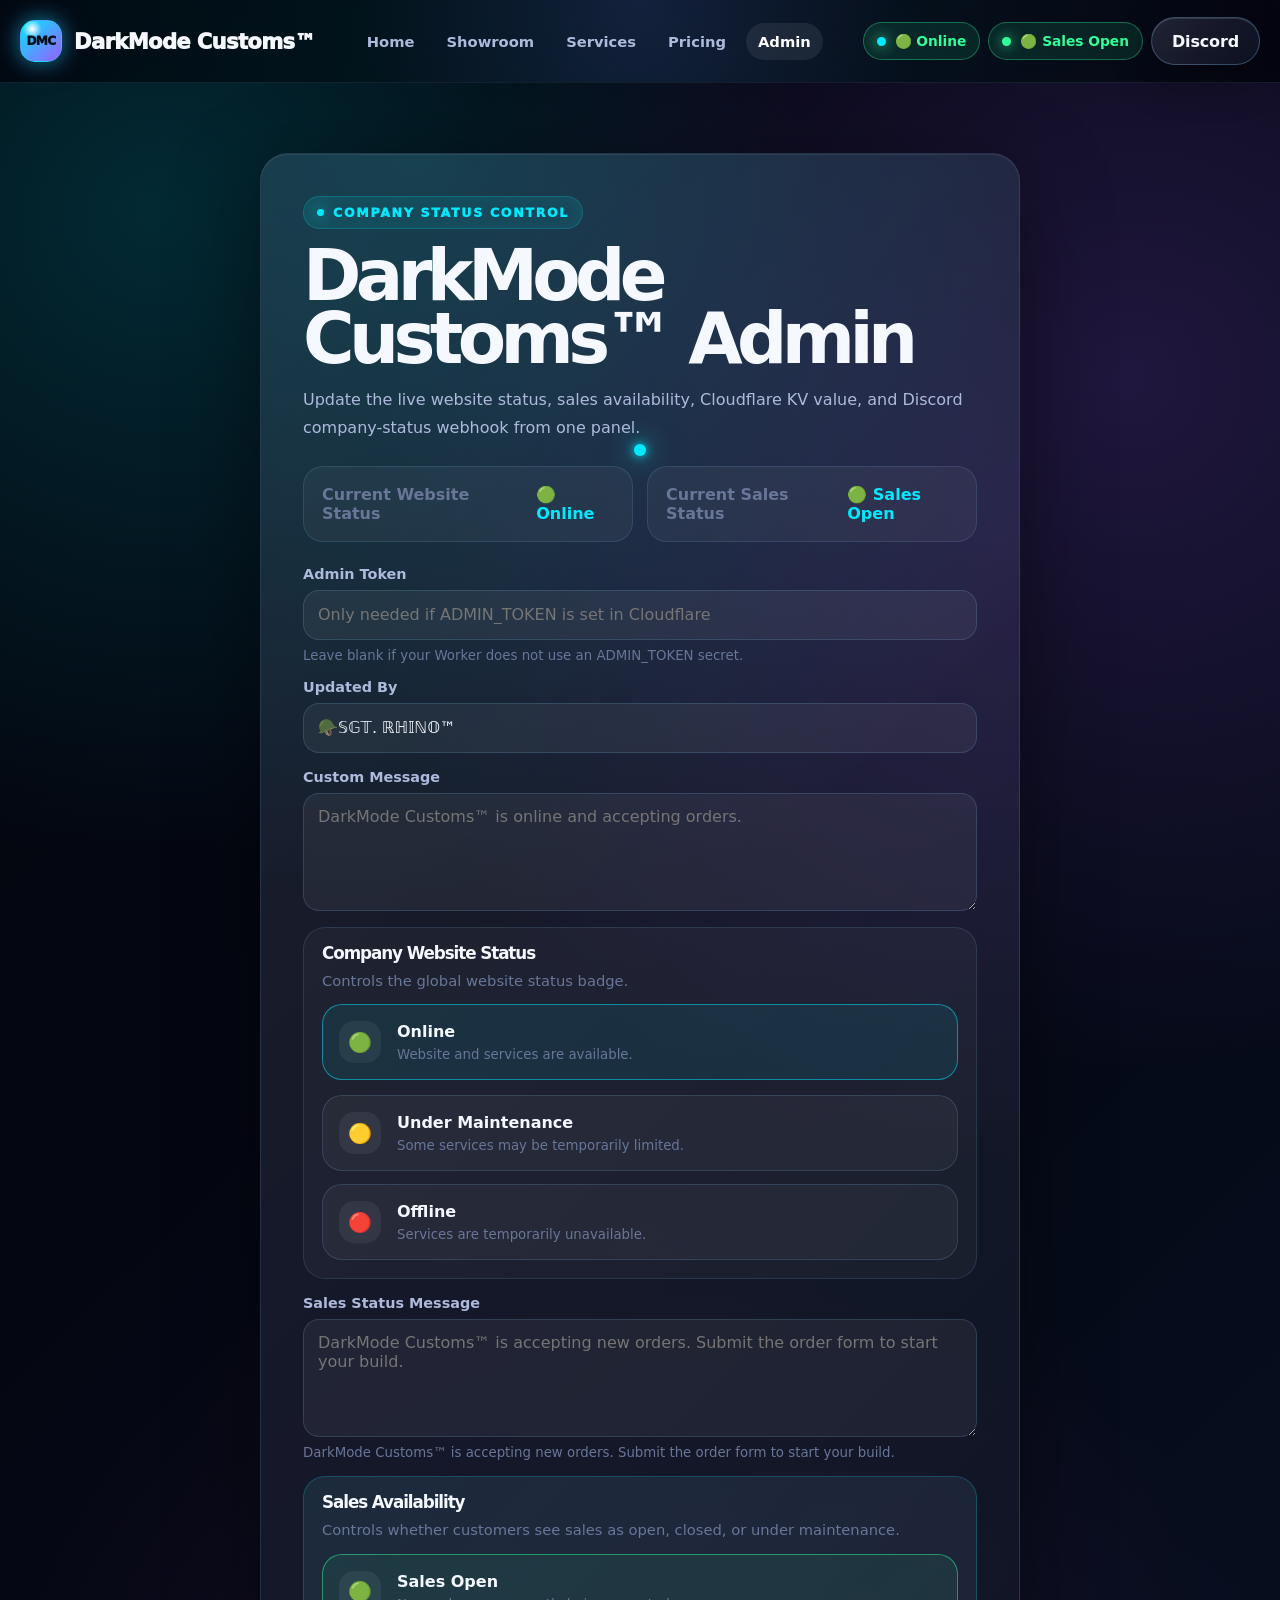
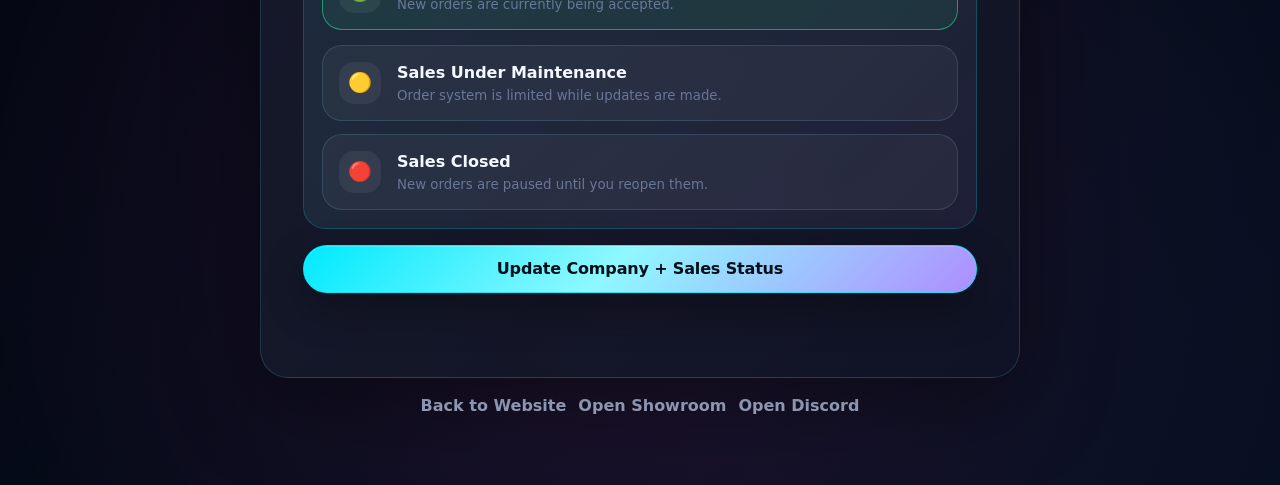
==== commit 56f66794: "Add files via upload" ====
--- a/admin.html
+++ b/admin.html
@@ -43,6 +43,11 @@
           <div id="globalStatus" class="status-pill" data-status="loading">
             <span class="status-light"></span>
             <span class="status-text">Checking Status</span>
+          </div>
+
+          <div id="globalSalesStatus" class="sales-pill" data-sales-status="loading">
+            <span class="sales-light"></span>
+            <span class="sales-text">Checking Sales</span>
           </div>
 
           <a class="nav-cta" href="https://discord.gg/GWU7n5T6" target="_blank" rel="noopener">
@@ -73,14 +78,21 @@
             <div class="eyebrow">Company Status Control</div>
             <h1>DarkMode Customs™ Admin</h1>
             <p>
-              Update the live website status, Cloudflare KV value, and Discord
-              company-status webhook from one panel.
+              Update the live website status, sales availability, Cloudflare KV value,
+              and Discord company-status webhook from one panel.
             </p>
           </div>
 
-          <div class="admin-current">
-            <span>Current Website Status</span>
-            <strong id="adminCurrentStatus">Checking...</strong>
+          <div class="admin-current-grid">
+            <div class="admin-current">
+              <span>Current Website Status</span>
+              <strong id="adminCurrentStatus">Checking...</strong>
+            </div>
+
+            <div class="admin-current" data-sales-status-display data-sales-status="loading">
+              <span>Current Sales Status</span>
+              <strong id="adminCurrentSalesStatus">Checking...</strong>
+            </div>
           </div>
 
           <form id="statusForm" class="admin-form">
@@ -117,30 +129,75 @@
               ></textarea>
             </div>
 
-            <div class="status-options">
-              <button class="status-option online" type="button" data-admin-status="online">
-                <span>🟢</span>
-                <strong>Online</strong>
-                <small>Website and services are available.</small>
-              </button>
-
-              <button class="status-option maintenance" type="button" data-admin-status="maintenance">
-                <span>🟡</span>
-                <strong>Under Maintenance</strong>
-                <small>Some services may be temporarily limited.</small>
-              </button>
-
-              <button class="status-option offline" type="button" data-admin-status="offline">
-                <span>🔴</span>
-                <strong>Offline</strong>
-                <small>Services are temporarily unavailable.</small>
-              </button>
+            <div class="status-control-group">
+              <div>
+                <h2>Company Website Status</h2>
+                <p>Controls the global website status badge.</p>
+              </div>
+
+              <div class="status-options">
+                <button class="status-option online" type="button" data-admin-status="online">
+                  <span>🟢</span>
+                  <strong>Online</strong>
+                  <small>Website and services are available.</small>
+                </button>
+
+                <button class="status-option maintenance" type="button" data-admin-status="maintenance">
+                  <span>🟡</span>
+                  <strong>Under Maintenance</strong>
+                  <small>Some services may be temporarily limited.</small>
+                </button>
+
+                <button class="status-option offline" type="button" data-admin-status="offline">
+                  <span>🔴</span>
+                  <strong>Offline</strong>
+                  <small>Services are temporarily unavailable.</small>
+                </button>
+              </div>
+            </div>
+
+            <div class="field">
+              <label for="salesStatusMessage">Sales Status Message</label>
+              <textarea
+                id="salesStatusMessage"
+                name="salesStatusMessage"
+                placeholder="Optional custom sales message for the website and Discord webhook."
+              ></textarea>
+              <small id="adminSalesMessagePreview">Sales message preview will load here.</small>
+            </div>
+
+            <div class="status-control-group sales-control-group">
+              <div>
+                <h2>Sales Availability</h2>
+                <p>Controls whether customers see sales as open, closed, or under maintenance.</p>
+              </div>
+
+              <div class="status-options sales-options">
+                <button class="status-option online" type="button" data-admin-sales-status="open">
+                  <span>🟢</span>
+                  <strong>Sales Open</strong>
+                  <small>New orders are currently being accepted.</small>
+                </button>
+
+                <button class="status-option maintenance" type="button" data-admin-sales-status="maintenance">
+                  <span>🟡</span>
+                  <strong>Sales Under Maintenance</strong>
+                  <small>Order system is limited while updates are made.</small>
+                </button>
+
+                <button class="status-option offline" type="button" data-admin-sales-status="closed">
+                  <span>🔴</span>
+                  <strong>Sales Closed</strong>
+                  <small>New orders are paused until you reopen them.</small>
+                </button>
+              </div>
             </div>
 
             <input id="selectedStatus" name="selectedStatus" type="hidden" value="online" />
+            <input id="selectedSalesStatus" name="selectedSalesStatus" type="hidden" value="open" />
 
             <button class="btn btn-primary full" type="submit">
-              Update Company Status
+              Update Company + Sales Status
             </button>
 
             <div id="adminMessage" class="admin-message" role="status"></div>
--- a/style.css
+++ b/style.css
@@ -1,71 +1,40 @@
-/* =========================================================
-   DarkMode Customs™ — Full Optimized Global Stylesheet
-   Covers: index.html, showroom.html, admin.html
-   ========================================================= */
-
-/* -----------------------------
-   Root Theme
------------------------------ */
-
 :root {
-  --bg-0: #02030a;
-  --bg-1: #050812;
-  --bg-2: #090f1f;
-  --bg-3: #0d152b;
-
-  --panel-0: rgba(6, 10, 24, 0.72);
-  --panel-1: rgba(12, 20, 44, 0.82);
-  --panel-2: rgba(18, 30, 64, 0.92);
-
-  --line-soft: rgba(120, 190, 255, 0.16);
-  --line-mid: rgba(120, 190, 255, 0.28);
-  --line-hot: rgba(0, 234, 255, 0.65);
-
-  --text-main: #f4f8ff;
-  --text-soft: #b9c8e6;
-  --text-muted: #7180a3;
+  --bg: #02040b;
+  --bg-2: #050814;
+  --bg-3: #090f22;
+
+  --panel: rgba(8, 13, 31, 0.78);
+  --panel-2: rgba(12, 20, 45, 0.86);
+  --panel-3: rgba(18, 30, 66, 0.92);
+
+  --text: #f5f8ff;
+  --muted: #aebadc;
+  --dim: #687698;
 
   --cyan: #00eaff;
-  --cyan-soft: rgba(0, 234, 255, 0.18);
-  --cyan-glow: rgba(0, 234, 255, 0.45);
-
+  --cyan-soft: rgba(0, 234, 255, 0.16);
   --blue: #3977ff;
-  --blue-soft: rgba(57, 119, 255, 0.22);
-
   --violet: #9b5cff;
-  --violet-soft: rgba(155, 92, 255, 0.22);
-
   --pink: #ff4fd8;
-  --pink-soft: rgba(255, 79, 216, 0.18);
-
+  --gold: #ffd36a;
   --green: #31ff9b;
-  --green-soft: rgba(49, 255, 155, 0.18);
-
   --yellow: #ffd84d;
-  --yellow-soft: rgba(255, 216, 77, 0.18);
-
   --red: #ff4d6d;
-  --red-soft: rgba(255, 77, 109, 0.18);
-
-  --radius-xs: 10px;
-  --radius-sm: 14px;
-  --radius-md: 20px;
-  --radius-lg: 28px;
-  --radius-xl: 38px;
-
-  --shadow-soft: 0 20px 70px rgba(0, 0, 0, 0.35);
-  --shadow-cyan: 0 0 35px rgba(0, 234, 255, 0.25);
-  --shadow-violet: 0 0 45px rgba(155, 92, 255, 0.24);
-
-  --max-width: 1240px;
+
+  --line: rgba(140, 210, 255, 0.16);
+  --line-2: rgba(140, 210, 255, 0.28);
+  --glow: 0 0 35px rgba(0, 234, 255, 0.22);
+  --shadow: 0 24px 90px rgba(0, 0, 0, 0.42);
+
+  --radius: 28px;
+  --radius-sm: 16px;
+  --radius-lg: 42px;
+
+  --max: 1240px;
   --nav-height: 82px;
 
   --ease: cubic-bezier(0.16, 1, 0.3, 1);
 }
-
-/* -----------------------------
-   Global Reset
------------------------------ */
 
 *,
 *::before,
@@ -79,13 +48,15 @@
 
 html {
   scroll-behavior: smooth;
-  background: var(--bg-0);
   overflow-x: hidden;
+  background: var(--bg);
 }
 
 body {
   margin: 0;
   min-height: 100vh;
+  overflow-x: hidden;
+  color: var(--text);
   font-family:
     Inter,
     ui-sans-serif,
@@ -94,24 +65,22 @@
     BlinkMacSystemFont,
     "Segoe UI",
     sans-serif;
-  color: var(--text-main);
-  background:
-    radial-gradient(circle at 15% 10%, rgba(0, 234, 255, 0.16), transparent 28%),
-    radial-gradient(circle at 85% 15%, rgba(155, 92, 255, 0.17), transparent 32%),
-    radial-gradient(circle at 50% 85%, rgba(255, 79, 216, 0.09), transparent 34%),
-    linear-gradient(135deg, #02030a 0%, #050812 42%, #080d1b 100%);
-  overflow-x: hidden;
+  background:
+    radial-gradient(circle at 12% 10%, rgba(0, 234, 255, 0.16), transparent 30%),
+    radial-gradient(circle at 88% 18%, rgba(155, 92, 255, 0.18), transparent 34%),
+    radial-gradient(circle at 50% 88%, rgba(255, 79, 216, 0.1), transparent 34%),
+    linear-gradient(135deg, #02040b 0%, #050814 50%, #071022 100%);
 }
 
 body::before {
   content: "";
   position: fixed;
   inset: 0;
+  z-index: -4;
   pointer-events: none;
-  z-index: -3;
-  background:
-    linear-gradient(rgba(255, 255, 255, 0.025) 1px, transparent 1px),
-    linear-gradient(90deg, rgba(255, 255, 255, 0.025) 1px, transparent 1px);
+  background:
+    linear-gradient(rgba(255,255,255,0.025) 1px, transparent 1px),
+    linear-gradient(90deg, rgba(255,255,255,0.025) 1px, transparent 1px);
   background-size: 54px 54px;
   mask-image: radial-gradient(circle at center, black 35%, transparent 82%);
 }
@@ -120,20 +89,22 @@
   content: "";
   position: fixed;
   inset: -40%;
+  z-index: -5;
   pointer-events: none;
-  z-index: -4;
   background:
     conic-gradient(
       from 180deg,
       transparent,
       rgba(0, 234, 255, 0.08),
       transparent,
-      rgba(155, 92, 255, 0.08),
+      rgba(155, 92, 255, 0.09),
+      transparent,
+      rgba(255, 79, 216, 0.06),
       transparent
     );
-  animation: cosmicSpin 28s linear infinite;
-  filter: blur(30px);
-  opacity: 0.75;
+  filter: blur(35px);
+  opacity: 0.8;
+  animation: cosmicSpin 30s linear infinite;
 }
 
 img,
@@ -161,212 +132,186 @@
 }
 
 ::selection {
-  color: #02030a;
+  color: #02040b;
   background: var(--cyan);
 }
 
-/* -----------------------------
-   Neon Custom Cursor
------------------------------ */
-
-.cursor-dot,
-#cursor-dot,
-#cursorDot,
-.neon-cursor {
+.container {
+  width: min(var(--max), calc(100% - 36px));
+  margin-inline: auto;
+}
+
+.scroll-progress {
+  position: fixed;
+  top: 0;
+  left: 0;
+  z-index: 99999;
+  width: 0%;
+  height: 3px;
+  background: linear-gradient(90deg, var(--cyan), var(--violet), var(--pink));
+  box-shadow: 0 0 18px rgba(0, 234, 255, 0.8);
+}
+
+.cursor-dot {
   position: fixed;
   left: 0;
   top: 0;
+  z-index: 999999;
   width: 12px;
   height: 12px;
+  pointer-events: none;
   border-radius: 999px;
   background: var(--cyan);
   box-shadow:
     0 0 10px var(--cyan),
-    0 0 28px rgba(0, 234, 255, 0.85),
+    0 0 26px rgba(0, 234, 255, 0.9),
     0 0 60px rgba(0, 234, 255, 0.45);
-  pointer-events: none;
-  z-index: 999999;
   transform: translate3d(-50%, -50%, 0);
   transition:
     width 0.18s var(--ease),
     height 0.18s var(--ease),
     background 0.18s var(--ease),
-    box-shadow 0.18s var(--ease),
+    border 0.18s var(--ease),
     opacity 0.18s var(--ease);
 }
 
-.cursor-dot.is-hovering,
-#cursor-dot.is-hovering,
-#cursorDot.is-hovering,
-.neon-cursor.is-hovering {
-  width: 24px;
-  height: 24px;
-  background: rgba(0, 234, 255, 0.16);
+.cursor-dot.is-hovering {
+  width: 26px;
+  height: 26px;
   border: 1px solid var(--cyan);
-  box-shadow:
-    0 0 14px var(--cyan),
-    0 0 38px rgba(0, 234, 255, 0.8),
-    inset 0 0 14px rgba(0, 234, 255, 0.35);
-}
-
-/* -----------------------------
-   Scroll Progress
------------------------------ */
-
-.scroll-progress,
-#scroll-progress,
-#scrollProgress {
-  position: fixed;
+  background: rgba(0, 234, 255, 0.12);
+}
+
+.ambient {
+  position: absolute;
+  z-index: -1;
+  pointer-events: none;
+  border-radius: 999px;
+  filter: blur(34px);
+  opacity: 0.8;
+}
+
+.ambient-one {
+  width: 520px;
+  height: 520px;
+  right: -140px;
+  top: 80px;
+  background: radial-gradient(circle, rgba(0, 234, 255, 0.24), transparent 66%);
+  animation: floatOne 9s ease-in-out infinite;
+}
+
+.ambient-two {
+  width: 500px;
+  height: 500px;
+  left: -160px;
+  top: 220px;
+  background: radial-gradient(circle, rgba(155, 92, 255, 0.2), transparent 66%);
+  animation: floatTwo 11s ease-in-out infinite;
+}
+
+.ambient-three {
+  width: 420px;
+  height: 420px;
+  left: 38%;
+  bottom: -160px;
+  background: radial-gradient(circle, rgba(255, 79, 216, 0.14), transparent 66%);
+  animation: floatOne 12s ease-in-out infinite reverse;
+}
+
+.site-header {
+  position: relative;
+  z-index: 5000;
+}
+
+.navbar {
+  position: sticky;
   top: 0;
-  left: 0;
-  height: 3px;
-  width: 0%;
-  z-index: 99999;
-  background: linear-gradient(90deg, var(--cyan), var(--violet), var(--pink));
-  box-shadow:
-    0 0 14px rgba(0, 234, 255, 0.8),
-    0 0 26px rgba(155, 92, 255, 0.5);
-}
-
-/* -----------------------------
-   Utility Layout
------------------------------ */
-
-.page,
-.site-page,
-.main-page {
-  min-height: 100vh;
+  z-index: 5000;
+  min-height: var(--nav-height);
+  border-bottom: 1px solid rgba(140, 210, 255, 0.12);
+  background: rgba(2, 4, 11, 0.72);
+  backdrop-filter: blur(24px);
+  -webkit-backdrop-filter: blur(24px);
+}
+
+.navbar::before {
+  content: "";
+  position: absolute;
+  inset: 0;
+  pointer-events: none;
+  background:
+    linear-gradient(90deg, transparent, rgba(0,234,255,0.08), transparent),
+    radial-gradient(circle at 50% 0%, rgba(155,92,255,0.12), transparent 44%);
+}
+
+.nav-inner {
   position: relative;
-}
-
-.container,
-.section-inner,
-.nav-inner,
-.footer-inner {
-  width: min(var(--max-width), calc(100% - 36px));
+  z-index: 2;
+  width: min(var(--max), calc(100% - 36px));
+  min-height: var(--nav-height);
   margin-inline: auto;
-}
-
-.section {
-  padding: 110px 0;
-  position: relative;
-}
-
-.section.compact {
-  padding: 70px 0;
-}
-
-.section-header {
-  max-width: 780px;
-  margin: 0 auto 48px;
-  text-align: center;
-}
-
-.eyebrow,
-.kicker,
-.section-kicker {
+  display: flex;
+  align-items: center;
+  justify-content: space-between;
+  gap: 22px;
+}
+
+.brand {
   display: inline-flex;
   align-items: center;
-  gap: 9px;
-  margin-bottom: 14px;
-  padding: 8px 13px;
-  border: 1px solid var(--line-soft);
+  gap: 12px;
+  min-width: max-content;
+  font-weight: 950;
+  letter-spacing: -0.04em;
+}
+
+.brand-mark {
+  display: grid;
+  place-items: center;
+  width: 42px;
+  height: 42px;
+  border: 1px solid rgba(0, 234, 255, 0.36);
+  border-radius: 15px;
+  color: #051018;
+  background:
+    radial-gradient(circle at 28% 20%, white, transparent 22%),
+    linear-gradient(135deg, var(--cyan), var(--violet));
+  box-shadow:
+    0 0 20px rgba(0, 234, 255, 0.48),
+    0 0 36px rgba(155, 92, 255, 0.22);
+  font-size: 0.76rem;
+}
+
+.brand-text {
+  font-size: clamp(1.02rem, 2vw, 1.32rem);
+}
+
+.desktop-nav,
+.nav-right {
+  display: flex;
+  align-items: center;
+  gap: 8px;
+}
+
+.desktop-nav a {
+  padding: 10px 12px;
   border-radius: 999px;
-  color: var(--cyan);
-  background: rgba(0, 234, 255, 0.07);
-  box-shadow: inset 0 0 18px rgba(0, 234, 255, 0.06);
-  font-size: 0.78rem;
+  color: var(--muted);
+  font-size: 0.92rem;
   font-weight: 800;
-  letter-spacing: 0.14em;
-  text-transform: uppercase;
-}
-
-.eyebrow::before,
-.kicker::before,
-.section-kicker::before {
-  content: "";
-  width: 7px;
-  height: 7px;
-  border-radius: 999px;
-  background: var(--cyan);
-  box-shadow: 0 0 14px var(--cyan);
-}
-
-h1,
-h2,
-h3,
-h4,
-p {
-  margin-top: 0;
-}
-
-h1,
-.hero-title {
-  margin-bottom: 22px;
-  font-size: clamp(3rem, 7vw, 7.5rem);
-  line-height: 0.9;
-  letter-spacing: -0.08em;
-  text-wrap: balance;
-}
-
-h2,
-.section-title {
-  margin-bottom: 18px;
-  font-size: clamp(2.1rem, 4.8vw, 4.8rem);
-  line-height: 0.95;
-  letter-spacing: -0.06em;
-  text-wrap: balance;
-}
-
-h3 {
-  font-size: clamp(1.25rem, 2vw, 1.65rem);
-  letter-spacing: -0.03em;
-}
-
-p,
-.lead,
-.section-copy {
-  color: var(--text-soft);
-  line-height: 1.75;
-}
-
-.lead,
-.hero-copy {
-  max-width: 710px;
-  font-size: clamp(1rem, 1.7vw, 1.28rem);
-}
-
-.gradient-text,
-.text-gradient,
-.hero-title span,
-.section-title span {
-  color: transparent;
-  background: linear-gradient(90deg, #ffffff, var(--cyan), var(--violet), var(--pink));
-  background-size: 220% auto;
-  background-clip: text;
-  -webkit-background-clip: text;
-  animation: gradientSweep 8s ease-in-out infinite;
-}
-
-.glow-text {
-  text-shadow:
-    0 0 18px rgba(0, 234, 255, 0.4),
-    0 0 40px rgba(155, 92, 255, 0.25);
-}
-
-/* -----------------------------
-   Buttons
------------------------------ */
-
-.btn,
-.button,
+  transition:
+    color 0.2s var(--ease),
+    background 0.2s var(--ease);
+}
+
+.desktop-nav a:hover,
+.desktop-nav a.active {
+  color: white;
+  background: rgba(255,255,255,0.075);
+}
+
 .nav-cta,
-.hero-btn,
-.primary-btn,
-.secondary-btn,
-.admin-btn,
-.form-button,
-.order-button {
+.btn {
   position: relative;
   isolation: isolate;
   display: inline-flex;
@@ -375,685 +320,135 @@
   gap: 10px;
   min-height: 48px;
   padding: 13px 20px;
+  overflow: hidden;
+  border: 1px solid var(--line-2);
   border-radius: 999px;
-  border: 1px solid var(--line-mid);
-  color: var(--text-main);
-  background:
-    linear-gradient(135deg, rgba(255, 255, 255, 0.1), rgba(255, 255, 255, 0.025)),
-    rgba(8, 13, 30, 0.76);
+  color: var(--text);
+  background:
+    linear-gradient(135deg, rgba(255,255,255,0.1), rgba(255,255,255,0.025)),
+    rgba(8, 13, 31, 0.74);
   box-shadow:
-    inset 0 1px 0 rgba(255, 255, 255, 0.16),
-    0 14px 34px rgba(0, 0, 0, 0.32);
-  font-weight: 850;
+    inset 0 1px 0 rgba(255,255,255,0.12),
+    0 16px 40px rgba(0,0,0,0.32);
+  font-weight: 900;
   letter-spacing: -0.01em;
-  overflow: hidden;
   transition:
     transform 0.22s var(--ease),
     border-color 0.22s var(--ease),
-    box-shadow 0.22s var(--ease),
-    background 0.22s var(--ease);
-}
-
-.btn::before,
-.button::before,
+    box-shadow 0.22s var(--ease);
+}
+
 .nav-cta::before,
-.hero-btn::before,
-.primary-btn::before,
-.secondary-btn::before,
-.admin-btn::before,
-.form-button::before,
-.order-button::before {
+.btn::before {
   content: "";
   position: absolute;
-  inset: -2px;
+  inset: -3px;
   z-index: -1;
-  background: linear-gradient(90deg, transparent, rgba(0, 234, 255, 0.34), rgba(155, 92, 255, 0.28), transparent);
+  background: linear-gradient(90deg, transparent, rgba(0,234,255,0.36), rgba(155,92,255,0.34), transparent);
   transform: translateX(-120%);
-  transition: transform 0.48s var(--ease);
-}
-
-.btn:hover,
-.button:hover,
+  transition: transform 0.5s var(--ease);
+}
+
 .nav-cta:hover,
-.hero-btn:hover,
-.primary-btn:hover,
-.secondary-btn:hover,
-.admin-btn:hover,
-.form-button:hover,
-.order-button:hover {
+.btn:hover {
   transform: translateY(-3px);
-  border-color: rgba(0, 234, 255, 0.72);
+  border-color: rgba(0, 234, 255, 0.68);
   box-shadow:
-    0 0 0 1px rgba(0, 234, 255, 0.2),
-    0 18px 48px rgba(0, 234, 255, 0.16),
-    0 20px 60px rgba(0, 0, 0, 0.38);
-}
-
-.btn:hover::before,
-.button:hover::before,
+    0 0 0 1px rgba(0,234,255,0.16),
+    0 22px 56px rgba(0,234,255,0.16),
+    0 22px 70px rgba(0,0,0,0.38);
+}
+
 .nav-cta:hover::before,
-.hero-btn:hover::before,
-.primary-btn:hover::before,
-.secondary-btn:hover::before,
-.admin-btn:hover::before,
-.form-button:hover::before,
-.order-button:hover::before {
+.btn:hover::before {
   transform: translateX(120%);
 }
 
-.primary-btn,
-.btn-primary,
-.hero-btn.primary,
-.admin-btn.primary {
-  border-color: rgba(0, 234, 255, 0.72);
-  color: #021016;
-  background: linear-gradient(135deg, var(--cyan), #78f7ff 45%, #a98bff);
-  box-shadow:
-    0 0 22px rgba(0, 234, 255, 0.42),
-    0 18px 60px rgba(0, 234, 255, 0.18);
-}
-
-.secondary-btn,
-.btn-secondary,
-.hero-btn.secondary {
-  background: rgba(255, 255, 255, 0.045);
-}
-
-.btn-row,
-.hero-actions,
-.action-row,
-.cta-row {
-  display: flex;
-  flex-wrap: wrap;
-  gap: 14px;
-  align-items: center;
-}
-
-/* -----------------------------
-   Navigation
------------------------------ */
-
-.navbar,
-.site-nav,
-header nav {
-  position: sticky;
-  top: 0;
-  z-index: 5000;
-  min-height: var(--nav-height);
-  display: flex;
-  align-items: center;
-  border-bottom: 1px solid rgba(120, 190, 255, 0.12);
-  background: rgba(2, 3, 10, 0.68);
-  backdrop-filter: blur(22px);
-  -webkit-backdrop-filter: blur(22px);
-}
-
-.navbar::before,
-.site-nav::before,
-header nav::before {
-  content: "";
-  position: absolute;
-  inset: 0;
-  pointer-events: none;
-  background:
-    linear-gradient(90deg, transparent, rgba(0, 234, 255, 0.08), transparent),
-    radial-gradient(circle at 50% 0%, rgba(155, 92, 255, 0.16), transparent 48%);
-}
-
-.nav-inner,
-.navbar .container,
-header nav .container {
+.btn-primary {
+  color: #021017;
+  border-color: rgba(0, 234, 255, 0.78);
+  background: linear-gradient(135deg, var(--cyan), #8ff8ff 46%, #af8dff);
+}
+
+.btn-secondary {
+  background:
+    linear-gradient(135deg, rgba(255,255,255,0.09), rgba(255,255,255,0.025)),
+    rgba(11, 18, 42, 0.74);
+}
+
+.btn-ghost {
+  color: var(--muted);
+  background: transparent;
+}
+
+.btn.full {
+  width: 100%;
+}
+
+.mobile-toggle {
+  display: none;
+  width: 44px;
+  height: 44px;
+  padding: 10px;
+  border: 1px solid var(--line);
+  border-radius: 14px;
+  background: rgba(255,255,255,0.05);
+}
+
+.mobile-toggle span {
+  display: block;
+  height: 2px;
+  margin: 5px 0;
+  border-radius: 999px;
+  background: var(--text);
+}
+
+.mobile-menu {
+  display: none;
   position: relative;
-  z-index: 1;
-  min-height: var(--nav-height);
-  display: flex;
-  align-items: center;
-  justify-content: space-between;
-  gap: 22px;
-}
-
-.logo,
-.brand,
-.nav-logo {
-  display: inline-flex;
-  align-items: center;
-  gap: 11px;
-  font-weight: 950;
-  letter-spacing: -0.04em;
-  font-size: clamp(1.05rem, 2vw, 1.35rem);
-}
-
-.logo::before,
-.brand::before,
-.nav-logo::before {
-  content: "";
-  width: 28px;
-  height: 28px;
-  border-radius: 10px;
-  background:
-    radial-gradient(circle at 35% 30%, white, transparent 18%),
-    linear-gradient(135deg, var(--cyan), var(--violet));
-  box-shadow:
-    0 0 18px rgba(0, 234, 255, 0.5),
-    0 0 28px rgba(155, 92, 255, 0.28);
-}
-
-.nav-links,
-.nav-menu,
-.nav-actions {
-  display: flex;
-  align-items: center;
-  justify-content: center;
+  z-index: 3;
+  width: min(var(--max), calc(100% - 36px));
+  margin: 0 auto 16px;
+  padding: 14px;
+  border: 1px solid var(--line);
+  border-radius: 22px;
+  background: rgba(8, 13, 31, 0.92);
+}
+
+.mobile-menu.active {
+  display: grid;
   gap: 8px;
 }
 
-.nav-links a,
-.nav-menu a {
-  position: relative;
-  padding: 10px 12px;
-  border-radius: 999px;
-  color: var(--text-soft);
-  font-size: 0.92rem;
-  font-weight: 750;
-  transition:
-    color 0.2s var(--ease),
-    background 0.2s var(--ease);
-}
-
-.nav-links a:hover,
-.nav-menu a:hover,
-.nav-links a.active,
-.nav-menu a.active {
-  color: var(--text-main);
-  background: rgba(255, 255, 255, 0.065);
-}
-
-/* -----------------------------
-   Hero
------------------------------ */
-
-.hero,
-.hero-section,
-.home-hero {
-  position: relative;
-  min-height: calc(100vh - var(--nav-height));
-  display: grid;
-  align-items: center;
-  padding: 92px 0 82px;
-  overflow: hidden;
-}
-
-.hero::before,
-.hero-section::before,
-.home-hero::before {
-  content: "";
-  position: absolute;
-  inset: 8% -12% auto auto;
-  width: min(650px, 72vw);
-  aspect-ratio: 1;
-  border-radius: 50%;
-  background:
-    radial-gradient(circle, rgba(0, 234, 255, 0.24), transparent 60%),
-    radial-gradient(circle at 30% 30%, rgba(155, 92, 255, 0.24), transparent 45%);
-  filter: blur(30px);
-  animation: pulseOrb 8s ease-in-out infinite;
-}
-
-.hero::after,
-.hero-section::after,
-.home-hero::after {
-  content: "";
-  position: absolute;
-  inset: 18% auto auto -15%;
-  width: min(520px, 64vw);
-  aspect-ratio: 1;
-  border-radius: 50%;
-  background: radial-gradient(circle, rgba(255, 79, 216, 0.18), transparent 68%);
-  filter: blur(35px);
-  animation: floatOrb 10s ease-in-out infinite;
-}
-
-.hero-grid,
-.hero-content-grid {
-  position: relative;
-  z-index: 1;
-  display: grid;
-  grid-template-columns: minmax(0, 1.04fr) minmax(340px, 0.96fr);
-  gap: 54px;
-  align-items: center;
-}
-
-.hero-content,
-.hero-copy-wrap {
-  max-width: 780px;
-}
-
-.hero-copy {
-  margin-bottom: 30px;
-}
-
-.hero-meta,
-.stats-row,
-.metric-row {
-  display: flex;
-  flex-wrap: wrap;
-  gap: 14px;
-  margin-top: 30px;
-}
-
-.meta-pill,
-.stat-card,
-.metric-card {
-  min-width: 146px;
-  padding: 15px 16px;
-  border: 1px solid var(--line-soft);
-  border-radius: var(--radius-md);
-  background: rgba(255, 255, 255, 0.045);
-  box-shadow: inset 0 1px 0 rgba(255, 255, 255, 0.08);
-}
-
-.meta-pill strong,
-.stat-card strong,
-.metric-card strong {
-  display: block;
-  margin-bottom: 4px;
-  font-size: 1.18rem;
-}
-
-.meta-pill span,
-.stat-card span,
-.metric-card span {
-  color: var(--text-muted);
-  font-size: 0.84rem;
-  font-weight: 700;
-}
-
-/* -----------------------------
-   Hero Visual / Device Mockup
------------------------------ */
-
-.hero-visual,
-.device-showcase,
-.preview-shell {
-  position: relative;
-  min-height: 520px;
-}
-
-.orbital-ring {
-  position: absolute;
-  inset: 50%;
-  width: 480px;
-  height: 480px;
-  translate: -50% -50%;
-  border: 1px solid rgba(0, 234, 255, 0.16);
-  border-radius: 50%;
-  animation: orbitalSpin 16s linear infinite;
-}
-
-.orbital-ring::before,
-.orbital-ring::after {
-  content: "";
-  position: absolute;
-  border-radius: 50%;
-  background: var(--cyan);
-  box-shadow: 0 0 20px var(--cyan);
-}
-
-.orbital-ring::before {
-  width: 9px;
-  height: 9px;
-  top: 48px;
-  left: 86px;
-}
-
-.orbital-ring::after {
-  width: 6px;
-  height: 6px;
-  right: 70px;
-  bottom: 105px;
-  background: var(--violet);
-  box-shadow: 0 0 20px var(--violet);
-}
-
-.monitor,
-.device-card,
-.visual-card,
-.laptop,
-.preview-card {
-  position: relative;
-  border: 1px solid rgba(120, 190, 255, 0.23);
-  border-radius: var(--radius-xl);
-  background:
-    linear-gradient(135deg, rgba(255, 255, 255, 0.11), rgba(255, 255, 255, 0.025)),
-    rgba(5, 8, 20, 0.82);
-  box-shadow:
-    0 24px 80px rgba(0, 0, 0, 0.45),
-    0 0 44px rgba(0, 234, 255, 0.13);
-  overflow: hidden;
-}
-
-.device-card,
-.visual-card,
-.preview-card {
-  padding: 18px;
-}
-
-.monitor {
-  aspect-ratio: 16 / 10;
-  padding: 14px;
-  transform: perspective(1000px) rotateY(-9deg) rotateX(4deg);
-}
-
-.laptop {
-  position: absolute;
-  width: 62%;
-  right: -4%;
-  bottom: 4%;
-  aspect-ratio: 16 / 10;
-  padding: 10px;
-  border-radius: 24px;
-  transform: perspective(1000px) rotateY(-18deg) rotateX(7deg);
-}
-
-.device-screen,
-.monitor-screen,
-.laptop-screen,
-.preview-screen {
-  position: relative;
-  height: 100%;
-  min-height: 260px;
-  border-radius: calc(var(--radius-xl) - 12px);
-  overflow: hidden;
-  border: 1px solid rgba(0, 234, 255, 0.18);
-  background:
-    linear-gradient(135deg, rgba(0, 234, 255, 0.08), rgba(155, 92, 255, 0.08)),
-    #050815;
-}
-
-.device-screen img,
-.monitor-screen img,
-.laptop-screen img,
-.preview-screen img {
-  width: 100%;
-  height: 100%;
-  object-fit: cover;
-}
-
-.device-screen::after,
-.monitor-screen::after,
-.laptop-screen::after,
-.preview-screen::after {
-  content: "";
-  position: absolute;
-  inset: 0;
-  pointer-events: none;
-  background:
-    linear-gradient(120deg, transparent 20%, rgba(255, 255, 255, 0.11), transparent 42%),
-    linear-gradient(rgba(255, 255, 255, 0.035) 1px, transparent 1px);
-  background-size: 100% 100%, 100% 7px;
-  mix-blend-mode: screen;
-  animation: screenScan 5s linear infinite;
-}
-
-.hud-card,
-.floating-card {
-  position: absolute;
-  z-index: 2;
-  padding: 14px 16px;
-  border: 1px solid rgba(0, 234, 255, 0.22);
-  border-radius: 18px;
-  background: rgba(2, 6, 16, 0.78);
-  backdrop-filter: blur(18px);
-  -webkit-backdrop-filter: blur(18px);
-  box-shadow:
-    0 14px 38px rgba(0, 0, 0, 0.34),
-    0 0 28px rgba(0, 234, 255, 0.12);
-  color: var(--text-soft);
-  font-size: 0.84rem;
-  font-weight: 800;
-}
-
-.hud-card.one,
-.floating-card.one {
-  left: -8px;
-  top: 18%;
-  animation: floatY 5s ease-in-out infinite;
-}
-
-.hud-card.two,
-.floating-card.two {
-  right: -2%;
-  top: 10%;
-  animation: floatY 6s ease-in-out infinite reverse;
-}
-
-.hud-card.three,
-.floating-card.three {
-  left: 8%;
-  bottom: 6%;
-  animation: floatY 5.6s ease-in-out infinite;
-}
-
-/* -----------------------------
-   Cards / Panels
------------------------------ */
-
-.card,
-.panel,
-.service-card,
-.feature-card,
-.price-card,
-.showroom-card,
-.admin-card,
-.form-card,
-.status-card,
-.cta-panel {
-  position: relative;
-  border: 1px solid var(--line-soft);
-  border-radius: var(--radius-lg);
-  background:
-    linear-gradient(135deg, rgba(255, 255, 255, 0.08), rgba(255, 255, 255, 0.025)),
-    var(--panel-0);
-  box-shadow:
-    var(--shadow-soft),
-    inset 0 1px 0 rgba(255, 255, 255, 0.08);
-  overflow: hidden;
-}
-
-.card::before,
-.panel::before,
-.service-card::before,
-.feature-card::before,
-.price-card::before,
-.showroom-card::before,
-.admin-card::before,
-.form-card::before,
-.status-card::before,
-.cta-panel::before {
-  content: "";
-  position: absolute;
-  inset: 0;
-  pointer-events: none;
-  background:
-    radial-gradient(circle at 15% 0%, rgba(0, 234, 255, 0.16), transparent 38%),
-    radial-gradient(circle at 100% 18%, rgba(155, 92, 255, 0.13), transparent 36%);
-  opacity: 0.85;
-}
-
-.card > *,
-.panel > *,
-.service-card > *,
-.feature-card > *,
-.price-card > *,
-.showroom-card > *,
-.admin-card > *,
-.form-card > *,
-.status-card > *,
-.cta-panel > * {
-  position: relative;
-  z-index: 1;
-}
-
-.card:hover,
-.service-card:hover,
-.feature-card:hover,
-.price-card:hover,
-.showroom-card:hover {
-  border-color: rgba(0, 234, 255, 0.45);
-  box-shadow:
-    0 24px 80px rgba(0, 0, 0, 0.42),
-    0 0 42px rgba(0, 234, 255, 0.12),
-    inset 0 1px 0 rgba(255, 255, 255, 0.1);
-}
-
-.grid,
-.card-grid,
-.services-grid,
-.features-grid,
-.pricing-grid {
-  display: grid;
-  gap: 22px;
-}
-
-.services-grid,
-.features-grid,
-.pricing-grid {
-  grid-template-columns: repeat(3, minmax(0, 1fr));
-}
-
-.service-card,
-.feature-card,
-.price-card {
-  padding: 28px;
-}
-
-.card-icon,
-.service-icon,
-.feature-icon {
-  display: grid;
-  place-items: center;
-  width: 52px;
-  height: 52px;
-  margin-bottom: 18px;
-  border-radius: 17px;
-  background: linear-gradient(135deg, var(--cyan-soft), var(--violet-soft));
-  border: 1px solid rgba(0, 234, 255, 0.24);
-  color: var(--cyan);
-  box-shadow: inset 0 0 22px rgba(0, 234, 255, 0.08);
-}
-
-.card h3,
-.service-card h3,
-.feature-card h3,
-.price-card h3 {
-  margin-bottom: 10px;
-}
-
-.card p,
-.service-card p,
-.feature-card p,
-.price-card p {
-  margin-bottom: 0;
-}
-
-/* -----------------------------
-   Pricing
------------------------------ */
-
-.price-card {
-  display: flex;
-  min-height: 420px;
-  flex-direction: column;
-}
-
-.price-card.featured,
-.price-card.popular {
-  border-color: rgba(0, 234, 255, 0.58);
-  box-shadow:
-    0 0 0 1px rgba(0, 234, 255, 0.14),
-    0 26px 90px rgba(0, 234, 255, 0.14);
-}
-
-.price {
-  display: flex;
-  align-items: flex-start;
-  gap: 4px;
-  margin: 18px 0;
-  color: var(--text-main);
-  font-size: 3rem;
-  font-weight: 950;
-  letter-spacing: -0.07em;
-}
-
-.price small,
-.price span {
-  color: var(--text-muted);
-  font-size: 1rem;
-  font-weight: 800;
-  letter-spacing: 0;
-}
-
-.price-list,
-.feature-list,
-.check-list {
-  display: grid;
-  gap: 12px;
-  margin: 0 0 26px;
-  padding: 0;
-  list-style: none;
-}
-
-.price-list li,
-.feature-list li,
-.check-list li {
-  position: relative;
-  padding-left: 26px;
-  color: var(--text-soft);
-  line-height: 1.5;
-}
-
-.price-list li::before,
-.feature-list li::before,
-.check-list li::before {
-  content: "✦";
-  position: absolute;
-  left: 0;
-  top: 0;
-  color: var(--cyan);
-  text-shadow: 0 0 12px var(--cyan);
-}
-
-.price-card .btn,
-.price-card .button,
-.price-card .order-button {
-  margin-top: auto;
-}
-
-/* -----------------------------
-   Status Badges
------------------------------ */
-
-.status-pill,
-.status-badge,
-.company-status,
-#company-status,
-#statusBadge,
-#status-pill {
+.mobile-menu a {
+  padding: 13px 14px;
+  border-radius: 14px;
+  color: var(--muted);
+  font-weight: 850;
+}
+
+.mobile-menu a:hover,
+.mobile-menu a.active {
+  color: white;
+  background: rgba(255,255,255,0.07);
+}
+
+.status-pill {
   display: inline-flex;
   align-items: center;
   gap: 9px;
-  width: fit-content;
   min-height: 38px;
   padding: 9px 13px;
+  border: 1px solid var(--line);
   border-radius: 999px;
-  border: 1px solid var(--line-soft);
-  background: rgba(255, 255, 255, 0.055);
-  color: var(--text-soft);
-  font-size: 0.88rem;
-  font-weight: 850;
-}
-
-.status-dot {
+  color: var(--muted);
+  background: rgba(255,255,255,0.055);
+  font-size: 0.86rem;
+  font-weight: 900;
+  white-space: nowrap;
+}
+
+.status-light {
   width: 9px;
   height: 9px;
   border-radius: 999px;
@@ -1061,229 +456,1110 @@
   box-shadow: 0 0 14px currentColor;
 }
 
-.status-online,
-.online,
-[data-status="online"] {
+.status-pill[data-status="online"] {
   color: var(--green);
-  border-color: rgba(49, 255, 155, 0.32);
-  background: var(--green-soft);
-}
-
-.status-maintenance,
-.maintenance,
-[data-status="maintenance"] {
+  border-color: rgba(49,255,155,0.34);
+  background: rgba(49,255,155,0.1);
+}
+
+.status-pill[data-status="maintenance"] {
   color: var(--yellow);
-  border-color: rgba(255, 216, 77, 0.34);
-  background: var(--yellow-soft);
-}
-
-.status-offline,
-.offline,
-[data-status="offline"] {
+  border-color: rgba(255,216,77,0.34);
+  background: rgba(255,216,77,0.1);
+}
+
+.status-pill[data-status="offline"] {
   color: var(--red);
-  border-color: rgba(255, 77, 109, 0.34);
-  background: var(--red-soft);
-}
-
-/* -----------------------------
-   Showroom Page
------------------------------ */
-
-.showroom-hero,
-.gallery-hero {
-  padding: 95px 0 55px;
-  text-align: center;
-}
-
-.showroom-hero .lead,
-.gallery-hero .lead {
-  margin-inline: auto;
-}
-
-.showroom-toolbar,
-.gallery-toolbar {
+  border-color: rgba(255,77,109,0.34);
+  background: rgba(255,77,109,0.1);
+}
+
+.hero {
+  position: relative;
+  overflow: hidden;
+  min-height: calc(100vh - var(--nav-height));
+  display: grid;
+  align-items: center;
+  padding: 92px 0 84px;
+}
+
+.hero-grid {
+  display: grid;
+  grid-template-columns: minmax(0, 1.04fr) minmax(360px, 0.96fr);
+  align-items: center;
+  gap: 58px;
+}
+
+.eyebrow {
+  display: inline-flex;
+  align-items: center;
+  gap: 9px;
+  margin-bottom: 16px;
+  padding: 8px 13px;
+  border: 1px solid rgba(0,234,255,0.22);
+  border-radius: 999px;
+  color: var(--cyan);
+  background: rgba(0,234,255,0.075);
+  box-shadow: inset 0 0 18px rgba(0,234,255,0.07);
+  font-size: 0.78rem;
+  font-weight: 950;
+  letter-spacing: 0.14em;
+  text-transform: uppercase;
+}
+
+.eyebrow::before {
+  content: "";
+  width: 7px;
+  height: 7px;
+  border-radius: 999px;
+  background: var(--cyan);
+  box-shadow: 0 0 14px var(--cyan);
+}
+
+h1,
+h2,
+h3,
+p {
+  margin-top: 0;
+}
+
+h1 {
+  margin-bottom: 24px;
+  font-size: clamp(3rem, 7.2vw, 7.3rem);
+  line-height: 0.9;
+  letter-spacing: -0.08em;
+  text-wrap: balance;
+}
+
+h2 {
+  margin-bottom: 18px;
+  font-size: clamp(2.1rem, 5vw, 4.8rem);
+  line-height: 0.94;
+  letter-spacing: -0.065em;
+  text-wrap: balance;
+}
+
+h3 {
+  margin-bottom: 10px;
+  font-size: clamp(1.25rem, 2vw, 1.68rem);
+  line-height: 1.06;
+  letter-spacing: -0.035em;
+}
+
+h1 span,
+h2 span {
+  color: transparent;
+  background: linear-gradient(90deg, #fff, var(--cyan), var(--violet), var(--pink));
+  background-size: 220% auto;
+  background-clip: text;
+  -webkit-background-clip: text;
+  animation: gradientSweep 8s ease-in-out infinite;
+}
+
+p {
+  color: var(--muted);
+  line-height: 1.75;
+}
+
+.hero-lead {
+  max-width: 740px;
+  margin-bottom: 30px;
+  font-size: clamp(1rem, 1.7vw, 1.25rem);
+}
+
+.hero-actions {
   display: flex;
   flex-wrap: wrap;
+  gap: 14px;
+  align-items: center;
+}
+
+.hero-actions.center {
+  justify-content: center;
+}
+
+.hero-stats {
+  display: flex;
+  flex-wrap: wrap;
+  gap: 14px;
+  margin-top: 32px;
+}
+
+.stat {
+  min-width: 146px;
+  padding: 16px;
+  border: 1px solid var(--line);
+  border-radius: 20px;
+  background: rgba(255,255,255,0.045);
+  box-shadow: inset 0 1px 0 rgba(255,255,255,0.08);
+}
+
+.stat strong {
+  display: block;
+  margin-bottom: 4px;
+  color: var(--cyan);
+  font-size: 1.24rem;
+}
+
+.stat span {
+  color: var(--dim);
+  font-size: 0.84rem;
+  font-weight: 850;
+}
+
+.hero-visual {
+  position: relative;
+  min-height: 540px;
+}
+
+.orbital-ring {
+  position: absolute;
+  inset: 50%;
+  width: 500px;
+  height: 500px;
+  translate: -50% -50%;
+  border: 1px solid rgba(0,234,255,0.14);
+  border-radius: 50%;
+  animation: orbit 17s linear infinite;
+}
+
+.orbital-ring::before,
+.orbital-ring::after {
+  content: "";
+  position: absolute;
+  border-radius: 999px;
+  background: var(--cyan);
+  box-shadow: 0 0 20px var(--cyan);
+}
+
+.orbital-ring::before {
+  width: 9px;
+  height: 9px;
+  top: 62px;
+  left: 88px;
+}
+
+.orbital-ring::after {
+  width: 6px;
+  height: 6px;
+  right: 82px;
+  bottom: 112px;
+  background: var(--violet);
+  box-shadow: 0 0 20px var(--violet);
+}
+
+.monitor-frame,
+.showroom-command,
+.admin-card,
+.cta-panel,
+.split-panel,
+.service-card,
+.price-card,
+.process-step,
+.showroom-card {
+  position: relative;
+  overflow: hidden;
+  border: 1px solid var(--line);
+  border-radius: var(--radius);
+  background:
+    linear-gradient(135deg, rgba(255,255,255,0.085), rgba(255,255,255,0.025)),
+    var(--panel);
+  box-shadow:
+    var(--shadow),
+    inset 0 1px 0 rgba(255,255,255,0.08);
+}
+
+.monitor-frame::before,
+.showroom-command::before,
+.admin-card::before,
+.cta-panel::before,
+.split-panel::before,
+.service-card::before,
+.price-card::before,
+.process-step::before,
+.showroom-card::before {
+  content: "";
+  position: absolute;
+  inset: 0;
+  pointer-events: none;
+  background:
+    radial-gradient(circle at 20% 0%, rgba(0,234,255,0.15), transparent 40%),
+    radial-gradient(circle at 100% 20%, rgba(155,92,255,0.12), transparent 40%);
+}
+
+.monitor-frame > *,
+.showroom-command > *,
+.admin-card > *,
+.cta-panel > *,
+.split-panel > *,
+.service-card > *,
+.price-card > *,
+.process-step > *,
+.showroom-card > * {
+  position: relative;
+  z-index: 1;
+}
+
+.monitor-frame {
+  min-height: 430px;
+  padding: 14px;
+  border-radius: 34px;
+  transform: perspective(1000px) rotateY(-8deg) rotateX(4deg);
+}
+
+.monitor-topbar,
+.command-top {
+  display: flex;
+  gap: 8px;
+  align-items: center;
+  height: 32px;
+  padding: 0 8px;
+}
+
+.monitor-topbar span,
+.command-top span {
+  width: 10px;
+  height: 10px;
+  border-radius: 999px;
+  background: rgba(255,255,255,0.22);
+}
+
+.monitor-topbar span:first-child,
+.command-top span:first-child {
+  background: var(--red);
+}
+
+.monitor-topbar span:nth-child(2),
+.command-top span:nth-child(2) {
+  background: var(--yellow);
+}
+
+.monitor-topbar span:nth-child(3),
+.command-top span:nth-child(3) {
+  background: var(--green);
+}
+
+.command-screen {
+  position: relative;
+  display: grid;
+  grid-template-columns: 72px 1fr;
+  min-height: 360px;
+  overflow: hidden;
+  border: 1px solid rgba(0,234,255,0.18);
+  border-radius: 24px;
+  background:
+    radial-gradient(circle at 70% 20%, rgba(0,234,255,0.16), transparent 38%),
+    radial-gradient(circle at 20% 75%, rgba(155,92,255,0.16), transparent 36%),
+    #050815;
+}
+
+.command-screen::after,
+.preview-screen::after {
+  content: "";
+  position: absolute;
+  inset: 0;
+  pointer-events: none;
+  background:
+    linear-gradient(120deg, transparent 22%, rgba(255,255,255,0.11), transparent 42%),
+    linear-gradient(rgba(255,255,255,0.03) 1px, transparent 1px);
+  background-size: 100% 100%, 100% 8px;
+  animation: scan 6s linear infinite;
+}
+
+.command-sidebar {
+  display: grid;
+  align-content: start;
+  justify-items: center;
+  gap: 14px;
+  padding-top: 20px;
+  border-right: 1px solid rgba(140,210,255,0.12);
+  background: rgba(0,0,0,0.22);
+}
+
+.server-dot {
+  width: 34px;
+  height: 34px;
+  border-radius: 13px;
+  background: rgba(255,255,255,0.08);
+  border: 1px solid rgba(255,255,255,0.12);
+}
+
+.server-dot.active {
+  background: linear-gradient(135deg, var(--cyan), var(--violet));
+  box-shadow: 0 0 22px rgba(0,234,255,0.38);
+}
+
+.command-main {
+  padding: 22px;
+}
+
+.command-header {
+  display: flex;
+  align-items: flex-start;
+  justify-content: space-between;
+  gap: 18px;
+  margin-bottom: 20px;
+}
+
+.command-header small,
+.hud-card span,
+.floating-card span,
+.showroom-command-text small {
+  display: block;
+  margin-bottom: 6px;
+  color: var(--dim);
+  font-size: 0.78rem;
+  font-weight: 900;
+  letter-spacing: 0.08em;
+  text-transform: uppercase;
+}
+
+.mini-status {
+  padding: 8px 12px;
+  border-radius: 999px;
+  font-size: 0.76rem;
+  font-weight: 950;
+}
+
+.mini-status.online {
+  color: var(--green);
+  background: rgba(49,255,155,0.1);
+  border: 1px solid rgba(49,255,155,0.26);
+}
+
+.hud-grid {
+  display: grid;
+  grid-template-columns: 1fr 0.7fr;
+  gap: 12px;
+}
+
+.hud-card {
+  padding: 16px;
+  border: 1px solid rgba(140,210,255,0.14);
+  border-radius: 18px;
+  background: rgba(255,255,255,0.05);
+}
+
+.hud-card.wide {
+  grid-column: 1 / -1;
+}
+
+.hud-card strong {
+  display: block;
+  color: white;
+}
+
+.meter {
+  height: 8px;
+  margin-top: 14px;
+  overflow: hidden;
+  border-radius: 999px;
+  background: rgba(255,255,255,0.08);
+}
+
+.meter i {
+  display: block;
+  height: 100%;
+  border-radius: inherit;
+  background: linear-gradient(90deg, var(--cyan), var(--violet));
+  box-shadow: 0 0 16px rgba(0,234,255,0.5);
+}
+
+.terminal-lines {
+  margin-top: 16px;
+  padding: 14px;
+  border: 1px solid rgba(140,210,255,0.12);
+  border-radius: 16px;
+  background: rgba(0,0,0,0.2);
+}
+
+.terminal-lines p {
+  margin: 0 0 7px;
+  color: var(--muted);
+  font-size: 0.84rem;
+  line-height: 1.4;
+}
+
+.terminal-lines p:last-child {
+  margin-bottom: 0;
+}
+
+.terminal-lines b {
+  color: var(--cyan);
+}
+
+.floating-card {
+  position: absolute;
+  z-index: 3;
+  padding: 14px 16px;
+  border: 1px solid rgba(0,234,255,0.22);
+  border-radius: 18px;
+  background: rgba(3, 7, 18, 0.82);
+  backdrop-filter: blur(18px);
+  -webkit-backdrop-filter: blur(18px);
+  box-shadow: 0 16px 44px rgba(0,0,0,0.36), var(--glow);
+}
+
+.floating-card strong {
+  display: block;
+  font-size: 0.95rem;
+}
+
+.card-one {
+  left: -10px;
+  top: 20%;
+  animation: floatOne 5.5s ease-in-out infinite;
+}
+
+.card-two {
+  right: -4%;
+  bottom: 12%;
+  animation: floatTwo 6.2s ease-in-out infinite;
+}
+
+.section {
+  position: relative;
+  padding: 108px 0;
+}
+
+.section-header {
+  max-width: 820px;
+  margin: 0 auto 48px;
+  text-align: center;
+}
+
+.section-header p {
+  max-width: 720px;
+  margin-inline: auto;
+}
+
+.split-section {
+  padding-top: 70px;
+}
+
+.split-grid {
+  display: grid;
+  grid-template-columns: 1fr 0.86fr;
+  gap: 24px;
+  align-items: stretch;
+}
+
+.split-copy {
+  padding: 36px 0;
+}
+
+.split-panel {
+  display: grid;
+  gap: 14px;
+  padding: 24px;
+}
+
+.panel-line {
+  display: flex;
   align-items: center;
   justify-content: space-between;
-  gap: 14px;
-  margin-bottom: 26px;
-  padding: 14px;
-  border: 1px solid var(--line-soft);
-  border-radius: var(--radius-md);
-  background: rgba(255, 255, 255, 0.04);
-}
-
-.showroom-filters,
-.filter-row {
-  display: flex;
-  flex-wrap: wrap;
-  gap: 10px;
-}
-
-.filter-btn,
-.filter-chip {
-  min-height: 40px;
-  padding: 10px 14px;
-  border: 1px solid var(--line-soft);
-  border-radius: 999px;
-  color: var(--text-soft);
-  background: rgba(255, 255, 255, 0.045);
-  font-weight: 800;
-  transition:
-    color 0.2s var(--ease),
-    border-color 0.2s var(--ease),
-    background 0.2s var(--ease),
-    transform 0.2s var(--ease);
-}
-
-.filter-btn:hover,
-.filter-chip:hover,
-.filter-btn.active,
-.filter-chip.active {
-  transform: translateY(-2px);
-  color: var(--text-main);
-  border-color: rgba(0, 234, 255, 0.55);
-  background: rgba(0, 234, 255, 0.09);
-}
-
-.showroom-grid,
-.gallery-grid,
-.theme-grid,
-.frames-grid {
-  display: grid;
-  grid-template-columns: repeat(3, minmax(0, 1fr));
-  gap: 24px;
-}
-
-.showroom-card,
-.theme-card,
-.frame-card,
-.tech-frame {
-  position: relative;
-  min-height: 420px;
-  border: 1px solid var(--line-soft);
-  border-radius: var(--radius-lg);
-  background:
-    linear-gradient(145deg, rgba(255, 255, 255, 0.075), rgba(255, 255, 255, 0.02)),
-    rgba(5, 8, 20, 0.74);
-  overflow: hidden;
-  box-shadow:
-    0 22px 70px rgba(0, 0, 0, 0.34),
-    inset 0 1px 0 rgba(255, 255, 255, 0.08);
+  gap: 18px;
+  padding: 16px;
+  border: 1px solid rgba(140,210,255,0.13);
+  border-radius: 18px;
+  background: rgba(255,255,255,0.045);
+}
+
+.panel-line span {
+  color: var(--dim);
+  font-size: 0.86rem;
+  font-weight: 900;
+}
+
+.panel-line a,
+.panel-line strong {
+  color: var(--cyan);
+  font-weight: 950;
+  text-align: right;
+}
+
+.services-grid,
+.pricing-grid {
+  display: grid;
+  grid-template-columns: repeat(3, 1fr);
+  gap: 22px;
+}
+
+.service-card,
+.price-card,
+.process-step {
+  padding: 28px;
   transition:
     transform 0.24s var(--ease),
     border-color 0.24s var(--ease),
     box-shadow 0.24s var(--ease);
 }
 
-.showroom-card:hover,
-.theme-card:hover,
-.frame-card:hover,
-.tech-frame:hover {
+.service-card:hover,
+.price-card:hover,
+.process-step:hover,
+.showroom-card:hover {
   transform: translateY(-8px);
-  border-color: rgba(0, 234, 255, 0.46);
+  border-color: rgba(0,234,255,0.46);
   box-shadow:
-    0 30px 90px rgba(0, 0, 0, 0.48),
-    0 0 50px rgba(0, 234, 255, 0.14);
-}
-
-.showroom-preview,
-.theme-preview,
-.frame-preview,
-.tech-frame-preview {
+    0 30px 90px rgba(0,0,0,0.48),
+    0 0 46px rgba(0,234,255,0.13);
+}
+
+.service-icon {
+  display: grid;
+  place-items: center;
+  width: 52px;
+  height: 52px;
+  margin-bottom: 18px;
+  border: 1px solid rgba(0,234,255,0.24);
+  border-radius: 17px;
+  color: var(--cyan);
+  background: linear-gradient(135deg, rgba(0,234,255,0.12), rgba(155,92,255,0.14));
+  font-weight: 950;
+}
+
+.process-section {
+  background: linear-gradient(180deg, transparent, rgba(0,234,255,0.035), transparent);
+}
+
+.process-grid {
+  display: grid;
+  grid-template-columns: repeat(4, 1fr);
+  gap: 18px;
+}
+
+.process-step span {
+  display: inline-flex;
+  margin-bottom: 16px;
+  color: var(--cyan);
+  font-size: 0.82rem;
+  font-weight: 950;
+  letter-spacing: 0.12em;
+  text-transform: uppercase;
+}
+
+.price-card {
+  display: flex;
+  flex-direction: column;
+  min-height: 440px;
+}
+
+.price-card.featured {
+  border-color: rgba(0,234,255,0.56);
+  box-shadow:
+    0 0 0 1px rgba(0,234,255,0.12),
+    0 28px 100px rgba(0,234,255,0.12);
+}
+
+.price-badge {
+  width: fit-content;
+  margin-bottom: 18px;
+  padding: 8px 12px;
+  border: 1px solid rgba(0,234,255,0.22);
+  border-radius: 999px;
+  color: var(--cyan);
+  background: rgba(0,234,255,0.075);
+  font-size: 0.78rem;
+  font-weight: 950;
+  letter-spacing: 0.12em;
+  text-transform: uppercase;
+}
+
+.price {
+  display: flex;
+  align-items: flex-start;
+  gap: 7px;
+  margin: 20px 0;
+  color: white;
+  font-size: 3.1rem;
+  font-weight: 950;
+  letter-spacing: -0.075em;
+}
+
+.price span {
+  padding-top: 12px;
+  color: var(--dim);
+  font-size: 0.96rem;
+  letter-spacing: 0;
+}
+
+.price-card ul {
+  display: grid;
+  gap: 12px;
+  margin: 0 0 28px;
+  padding: 0;
+  list-style: none;
+}
+
+.price-card li {
   position: relative;
+  padding-left: 26px;
+  color: var(--muted);
+  line-height: 1.45;
+}
+
+.price-card li::before {
+  content: "✦";
+  position: absolute;
+  left: 0;
+  color: var(--cyan);
+  text-shadow: 0 0 12px var(--cyan);
+}
+
+.price-card .btn {
+  margin-top: auto;
+}
+
+.cta-panel {
+  padding: clamp(30px, 6vw, 62px);
+  text-align: center;
+}
+
+.cta-panel p {
+  max-width: 760px;
+  margin-inline: auto;
+  margin-bottom: 28px;
+}
+
+.showroom-hero {
+  position: relative;
+  overflow: hidden;
+  padding: 96px 0 64px;
+}
+
+.showroom-hero-grid {
+  display: grid;
+  grid-template-columns: 1.05fr 0.95fr;
+  gap: 48px;
+  align-items: center;
+}
+
+.showroom-hero-copy h1 {
+  font-size: clamp(3rem, 7vw, 7rem);
+}
+
+.showroom-hero-copy p {
+  max-width: 760px;
+  font-size: clamp(1rem, 1.6vw, 1.2rem);
+}
+
+.showroom-command {
+  min-height: 420px;
+  padding: 14px;
+}
+
+.showroom-radar {
+  position: relative;
+  display: grid;
+  place-items: center;
+  min-height: 310px;
+  overflow: hidden;
+  border: 1px solid rgba(0,234,255,0.16);
+  border-radius: 24px;
+  background:
+    radial-gradient(circle at 50% 50%, rgba(0,234,255,0.16), transparent 20%),
+    radial-gradient(circle at 50% 50%, rgba(155,92,255,0.12), transparent 50%),
+    rgba(0,0,0,0.24);
+}
+
+.radar-ring {
+  position: absolute;
+  width: 230px;
   height: 230px;
+  border: 1px solid rgba(0,234,255,0.24);
+  border-radius: 50%;
+  box-shadow: inset 0 0 30px rgba(0,234,255,0.06);
+}
+
+.radar-ring.second {
+  width: 150px;
+  height: 150px;
+  border-color: rgba(155,92,255,0.26);
+}
+
+.radar-sweep {
+  position: absolute;
+  width: 230px;
+  height: 230px;
+  border-radius: 50%;
+  background: conic-gradient(from 0deg, rgba(0,234,255,0.32), transparent 32%);
+  animation: orbit 4s linear infinite;
+}
+
+.radar-core {
+  position: absolute;
+  width: 18px;
+  height: 18px;
+  border-radius: 999px;
+  background: var(--cyan);
+  box-shadow: 0 0 22px var(--cyan);
+}
+
+.showroom-command-text {
+  margin-top: 14px;
+  padding: 16px;
+  border: 1px solid rgba(140,210,255,0.12);
+  border-radius: 18px;
+  background: rgba(255,255,255,0.045);
+}
+
+.showroom-command-text strong {
+  color: var(--cyan);
+}
+
+.showroom-section {
+  padding-top: 72px;
+}
+
+.showroom-toolbar {
+  display: flex;
+  justify-content: space-between;
+  align-items: flex-end;
+  gap: 20px;
+  margin-bottom: 26px;
+  padding: 20px;
+  border: 1px solid var(--line);
+  border-radius: var(--radius);
+  background: rgba(255,255,255,0.045);
+}
+
+.showroom-toolbar h2 {
+  margin-bottom: 6px;
+  font-size: clamp(2rem, 4vw, 3.4rem);
+}
+
+.showroom-toolbar p {
+  margin-bottom: 0;
+}
+
+.showroom-filters {
+  display: flex;
+  flex-wrap: wrap;
+  gap: 10px;
+}
+
+.filter-btn {
+  min-height: 40px;
+  padding: 10px 14px;
+  border: 1px solid var(--line);
+  border-radius: 999px;
+  color: var(--muted);
+  background: rgba(255,255,255,0.045);
+  font-weight: 900;
+  transition:
+    transform 0.2s var(--ease),
+    color 0.2s var(--ease),
+    border-color 0.2s var(--ease),
+    background 0.2s var(--ease);
+}
+
+.filter-btn:hover,
+.filter-btn.active {
+  transform: translateY(-2px);
+  color: white;
+  border-color: rgba(0,234,255,0.55);
+  background: rgba(0,234,255,0.09);
+}
+
+.showroom-grid {
+  display: grid;
+  grid-template-columns: repeat(3, 1fr);
+  gap: 22px;
+}
+
+.showroom-card {
+  min-height: 520px;
+}
+
+.preview-screen {
+  position: relative;
+  height: 255px;
   overflow: hidden;
-  background:
-    radial-gradient(circle at 35% 35%, rgba(0, 234, 255, 0.2), transparent 32%),
-    radial-gradient(circle at 75% 55%, rgba(155, 92, 255, 0.22), transparent 34%),
-    #050815;
-}
-
-.showroom-preview img,
-.theme-preview img,
-.frame-preview img,
-.tech-frame-preview img {
-  width: 100%;
-  height: 100%;
-  object-fit: cover;
-}
-
-.showroom-preview::after,
-.theme-preview::after,
-.frame-preview::after,
-.tech-frame-preview::after {
-  content: "";
-  position: absolute;
-  inset: 0;
-  background:
-    linear-gradient(120deg, transparent 24%, rgba(255, 255, 255, 0.12), transparent 45%),
-    linear-gradient(rgba(255, 255, 255, 0.03) 1px, transparent 1px);
-  background-size: 100% 100%, 100% 8px;
-  animation: screenScan 6s linear infinite;
-}
-
-.showroom-content,
-.theme-content,
-.frame-content,
-.tech-frame-content {
+  border-bottom: 1px solid rgba(140,210,255,0.12);
+  background: #050815;
+}
+
+.showroom-content {
   padding: 24px;
 }
 
-.showroom-content h3,
-.theme-content h3,
-.frame-content h3,
-.tech-frame-content h3 {
-  margin-bottom: 8px;
-}
-
-.showroom-content p,
-.theme-content p,
-.frame-content p,
-.tech-frame-content p {
-  margin-bottom: 18px;
-}
-
-.tag-row,
-.theme-tags,
-.frame-tags {
+.tag-row {
   display: flex;
   flex-wrap: wrap;
   gap: 8px;
-}
-
-.tag,
-.theme-tag,
-.frame-tag {
+  margin-bottom: 16px;
+}
+
+.tag-row span {
   display: inline-flex;
   padding: 7px 10px;
-  border: 1px solid rgba(0, 234, 255, 0.18);
+  border: 1px solid rgba(0,234,255,0.18);
   border-radius: 999px;
   color: var(--cyan);
-  background: rgba(0, 234, 255, 0.06);
-  font-size: 0.75rem;
-  font-weight: 850;
-}
-
-/* -----------------------------
-   Admin Page
------------------------------ */
-
-.admin-page,
-.admin-body {
-  min-height: 100vh;
+  background: rgba(0,234,255,0.065);
+  font-size: 0.74rem;
+  font-weight: 950;
+}
+
+.showroom-content a {
+  display: inline-flex;
+  margin-top: 8px;
+  color: var(--cyan);
+  font-weight: 950;
+}
+
+.preview-screen.cosmic {
+  background:
+    radial-gradient(circle at 30% 30%, rgba(0,234,255,0.22), transparent 28%),
+    radial-gradient(circle at 68% 64%, rgba(155,92,255,0.26), transparent 34%),
+    linear-gradient(135deg, #050815, #120622);
+}
+
+.screen-bars {
+  position: absolute;
+  left: 18px;
+  top: 18px;
+  width: 46px;
+  height: 210px;
+  border-radius: 18px;
+  background: rgba(255,255,255,0.07);
+  border: 1px solid rgba(255,255,255,0.08);
+}
+
+.screen-panel {
+  position: absolute;
+  border: 1px solid rgba(0,234,255,0.18);
+  border-radius: 18px;
+  background: rgba(255,255,255,0.06);
+}
+
+.screen-panel.left {
+  left: 86px;
+  top: 34px;
+  width: 45%;
+  height: 70px;
+}
+
+.screen-panel.right {
+  right: 22px;
+  bottom: 26px;
+  width: 48%;
+  height: 96px;
+}
+
+.screen-orb {
+  position: absolute;
+  right: 36px;
+  top: 36px;
+  width: 72px;
+  height: 72px;
+  border-radius: 999px;
+  background: radial-gradient(circle, var(--cyan), transparent 64%);
+  box-shadow: 0 0 38px rgba(0,234,255,0.5);
+}
+
+.preview-screen.neon {
+  background:
+    linear-gradient(rgba(0,234,255,0.05) 1px, transparent 1px),
+    linear-gradient(90deg, rgba(0,234,255,0.05) 1px, transparent 1px),
+    radial-gradient(circle at 70% 30%, rgba(255,79,216,0.2), transparent 38%),
+    #050815;
+  background-size: 28px 28px, 28px 28px, 100% 100%, 100% 100%;
+}
+
+.screen-title {
+  position: absolute;
+  left: 24px;
+  top: 32px;
+  width: 70%;
+  height: 38px;
+  border-radius: 999px;
+  background: linear-gradient(90deg, var(--cyan), var(--pink));
+  opacity: 0.72;
+}
+
+.screen-cards {
+  position: absolute;
+  left: 24px;
+  right: 24px;
+  bottom: 30px;
+  height: 90px;
+  border-radius: 20px;
+  border: 1px solid rgba(0,234,255,0.18);
+  background: rgba(255,255,255,0.06);
+}
+
+.preview-screen.gold {
+  background:
+    radial-gradient(circle at 50% 40%, rgba(255,211,106,0.24), transparent 30%),
+    linear-gradient(135deg, #0b0710, #16100a);
+}
+
+.brand-badge {
+  position: absolute;
+  left: 50%;
+  top: 45%;
   display: grid;
   place-items: center;
-  padding: 56px 18px;
-  background:
-    radial-gradient(circle at 15% 10%, rgba(0, 234, 255, 0.16), transparent 32%),
-    radial-gradient(circle at 85% 70%, rgba(155, 92, 255, 0.16), transparent 34%),
-    linear-gradient(135deg, #02030a, #070c19);
-}
-
-.admin-shell,
-.admin-container {
+  width: 110px;
+  height: 110px;
+  translate: -50% -50%;
+  border: 1px solid rgba(255,211,106,0.42);
+  border-radius: 34px;
+  color: #140d03;
+  background: linear-gradient(135deg, #fff3ba, var(--gold));
+  box-shadow: 0 0 46px rgba(255,211,106,0.28);
+  font-weight: 950;
+}
+
+.brand-lines {
+  position: absolute;
+  left: 28px;
+  right: 28px;
+  bottom: 32px;
+  height: 38px;
+  border-top: 1px solid rgba(255,211,106,0.28);
+  border-bottom: 1px solid rgba(255,211,106,0.18);
+}
+
+.preview-screen.status {
+  background:
+    radial-gradient(circle at 20% 20%, rgba(49,255,155,0.16), transparent 25%),
+    radial-gradient(circle at 80% 70%, rgba(255,77,109,0.14), transparent 30%),
+    #050815;
+}
+
+.status-board {
+  position: absolute;
+  left: 28px;
+  top: 28px;
+  display: grid;
+  gap: 12px;
+}
+
+.status-board span {
+  width: 42px;
+  height: 42px;
+  border-radius: 16px;
+}
+
+.status-board .green {
+  background: var(--green);
+  box-shadow: 0 0 22px rgba(49,255,155,0.45);
+}
+
+.status-board .yellow {
+  background: var(--yellow);
+  box-shadow: 0 0 22px rgba(255,216,77,0.45);
+}
+
+.status-board .red {
+  background: var(--red);
+  box-shadow: 0 0 22px rgba(255,77,109,0.45);
+}
+
+.status-lines {
+  position: absolute;
+  left: 92px;
+  right: 28px;
+  top: 34px;
+  bottom: 34px;
+  border-radius: 22px;
+  border: 1px solid rgba(140,210,255,0.14);
+  background:
+    linear-gradient(rgba(255,255,255,0.08) 16px, transparent 16px),
+    rgba(255,255,255,0.045);
+  background-size: 100% 48px;
+}
+
+.preview-screen.obsidian {
+  background:
+    radial-gradient(circle at 60% 35%, rgba(0,234,255,0.1), transparent 34%),
+    linear-gradient(135deg, #03050b, #090b14);
+}
+
+.obsidian-sidebar {
+  position: absolute;
+  left: 20px;
+  top: 20px;
+  bottom: 20px;
+  width: 62px;
+  border-radius: 20px;
+  background: rgba(255,255,255,0.055);
+}
+
+.obsidian-chat {
+  position: absolute;
+  left: 98px;
+  top: 26px;
+  right: 24px;
+  bottom: 26px;
+  border-radius: 22px;
+  border: 1px solid rgba(0,234,255,0.16);
+  background:
+    linear-gradient(rgba(255,255,255,0.07) 18px, transparent 18px),
+    rgba(255,255,255,0.04);
+  background-size: 100% 52px;
+}
+
+.obsidian-waves {
+  position: absolute;
+  inset: auto -30px -50px -30px;
+  height: 120px;
+  background: radial-gradient(ellipse at center, rgba(0,234,255,0.22), transparent 68%);
+}
+
+.preview-screen.cyber {
+  background:
+    radial-gradient(circle at 50% 50%, rgba(0,234,255,0.2), transparent 42%),
+    #040814;
+}
+
+.cyber-ring {
+  position: absolute;
+  left: 50%;
+  top: 50%;
+  width: 170px;
+  height: 170px;
+  translate: -50% -50%;
+  border: 1px solid rgba(0,234,255,0.32);
+  border-radius: 50%;
+  animation: orbit 9s linear infinite;
+}
+
+.cyber-ring.two {
+  width: 235px;
+  height: 235px;
+  border-color: rgba(155,92,255,0.26);
+  animation-duration: 14s;
+  animation-direction: reverse;
+}
+
+.cyber-terminal {
+  position: absolute;
+  left: 28px;
+  right: 28px;
+  bottom: 28px;
+  height: 58px;
+  border-radius: 16px;
+  background: rgba(255,255,255,0.06);
+  border: 1px solid rgba(0,234,255,0.16);
+}
+
+.admin-main {
+  min-height: calc(100vh - var(--nav-height));
+}
+
+.admin-section {
+  position: relative;
+  display: grid;
+  place-items: center;
+  min-height: calc(100vh - var(--nav-height));
+  padding: 70px 18px;
+}
+
+.admin-shell {
   width: min(760px, 100%);
 }
 
@@ -1291,111 +1567,57 @@
   padding: clamp(24px, 5vw, 42px);
 }
 
-.admin-header {
-  margin-bottom: 28px;
-}
-
 .admin-header h1 {
-  margin-bottom: 12px;
-  font-size: clamp(2.2rem, 6vw, 4.2rem);
-}
-
-.admin-header p {
-  margin-bottom: 0;
-}
-
-.admin-status-current,
-.current-status-box {
-  display: flex;
-  flex-wrap: wrap;
-  align-items: center;
-  justify-content: space-between;
-  gap: 14px;
-  margin: 24px 0;
-  padding: 18px;
-  border: 1px solid var(--line-soft);
-  border-radius: var(--radius-md);
-  background: rgba(255, 255, 255, 0.045);
-}
-
-.status-options,
-.admin-options,
-.status-grid {
-  display: grid;
-  gap: 14px;
-  margin: 22px 0;
-}
-
-.status-option,
-.admin-option {
-  position: relative;
+  margin-bottom: 14px;
+  font-size: clamp(2.3rem, 6vw, 4.4rem);
+}
+
+.admin-current {
   display: flex;
   align-items: center;
   justify-content: space-between;
-  gap: 14px;
+  gap: 18px;
+  margin: 24px 0;
+  padding: 18px;
+  border: 1px solid rgba(140,210,255,0.13);
+  border-radius: 20px;
+  background: rgba(255,255,255,0.045);
+}
+
+.admin-current span {
+  color: var(--dim);
+  font-weight: 900;
+}
+
+.admin-current strong {
+  color: var(--cyan);
+}
+
+.admin-form {
+  display: grid;
+  gap: 16px;
+}
+
+.field {
+  display: grid;
+  gap: 8px;
+}
+
+label {
+  color: var(--muted);
+  font-size: 0.9rem;
+  font-weight: 900;
+}
+
+input,
+textarea {
   width: 100%;
-  min-height: 66px;
-  padding: 16px 18px;
-  border: 1px solid var(--line-soft);
-  border-radius: var(--radius-md);
-  color: var(--text-main);
-  background: rgba(255, 255, 255, 0.045);
-  text-align: left;
-  font-weight: 900;
-  overflow: hidden;
-  transition:
-    transform 0.2s var(--ease),
-    border-color 0.2s var(--ease),
-    background 0.2s var(--ease),
-    box-shadow 0.2s var(--ease);
-}
-
-.status-option:hover,
-.admin-option:hover,
-.status-option.active,
-.admin-option.active {
-  transform: translateY(-3px);
-  border-color: rgba(0, 234, 255, 0.55);
-  background: rgba(0, 234, 255, 0.08);
-  box-shadow: 0 0 30px rgba(0, 234, 255, 0.08);
-}
-
-.status-option span,
-.admin-option span {
-  color: var(--text-soft);
-  font-size: 0.9rem;
-  font-weight: 750;
-}
-
-.admin-form,
-.status-form {
-  display: grid;
-  gap: 16px;
-}
-
-.input-group,
-.form-group,
-.field {
-  display: grid;
-  gap: 8px;
-}
-
-label {
-  color: var(--text-soft);
-  font-size: 0.9rem;
-  font-weight: 850;
-}
-
-input,
-textarea,
-select {
-  width: 100%;
-  min-height: 48px;
+  min-height: 50px;
   padding: 13px 14px;
-  border: 1px solid var(--line-soft);
-  border-radius: 15px;
-  color: var(--text-main);
-  background: rgba(255, 255, 255, 0.055);
+  border: 1px solid var(--line);
+  border-radius: 16px;
+  color: var(--text);
+  background: rgba(255,255,255,0.055);
   outline: none;
   transition:
     border-color 0.2s var(--ease),
@@ -1404,111 +1626,129 @@
 }
 
 textarea {
-  min-height: 120px;
+  min-height: 118px;
   resize: vertical;
 }
 
 input:focus,
-textarea:focus,
-select:focus {
-  border-color: rgba(0, 234, 255, 0.62);
-  background: rgba(255, 255, 255, 0.075);
-  box-shadow: 0 0 0 4px rgba(0, 234, 255, 0.08);
-}
-
-.admin-message,
-.form-message,
-#admin-message,
-#statusMessage {
+textarea:focus {
+  border-color: rgba(0,234,255,0.62);
+  background: rgba(255,255,255,0.075);
+  box-shadow: 0 0 0 4px rgba(0,234,255,0.08);
+}
+
+.field small {
+  color: var(--dim);
+}
+
+.status-options {
+  display: grid;
+  gap: 13px;
+}
+
+.status-option {
+  display: grid;
+  grid-template-columns: 44px 1fr;
+  gap: 4px 14px;
+  align-items: center;
+  width: 100%;
+  padding: 16px;
+  border: 1px solid var(--line);
+  border-radius: 20px;
+  color: var(--text);
+  background: rgba(255,255,255,0.045);
+  text-align: left;
+  transition:
+    transform 0.2s var(--ease),
+    border-color 0.2s var(--ease),
+    background 0.2s var(--ease);
+}
+
+.status-option span {
+  grid-row: 1 / 3;
+  display: grid;
+  place-items: center;
+  width: 42px;
+  height: 42px;
+  border-radius: 15px;
+  background: rgba(255,255,255,0.06);
+  font-size: 1.2rem;
+}
+
+.status-option strong {
+  font-size: 1rem;
+}
+
+.status-option small {
+  color: var(--dim);
+}
+
+.status-option:hover,
+.status-option.active {
+  transform: translateY(-2px);
+  border-color: rgba(0,234,255,0.5);
+  background: rgba(0,234,255,0.08);
+}
+
+.admin-message {
   min-height: 26px;
-  color: var(--text-soft);
-  font-weight: 800;
-}
-
-.admin-message.success,
-.form-message.success {
+  color: var(--muted);
+  font-weight: 900;
+}
+
+.admin-message.success {
   color: var(--green);
 }
 
-.admin-message.error,
-.form-message.error {
+.admin-message.error {
   color: var(--red);
 }
 
-/* -----------------------------
-   CTA / Discord / Founder
------------------------------ */
-
-.cta-section {
-  padding: 100px 0;
-}
-
-.cta-panel {
-  padding: clamp(28px, 6vw, 58px);
-  text-align: center;
-}
-
-.cta-panel .lead {
-  margin-inline: auto;
-  margin-bottom: 28px;
-}
-
-.founder-card,
-.discord-card {
+.admin-links {
   display: flex;
-  align-items: center;
-  justify-content: space-between;
-  gap: 18px;
-  padding: 22px;
-  border: 1px solid var(--line-soft);
-  border-radius: var(--radius-lg);
-  background: rgba(255, 255, 255, 0.045);
-}
-
-.founder-name,
-.discord-link {
+  flex-wrap: wrap;
+  justify-content: center;
+  gap: 12px;
+  margin-top: 18px;
+}
+
+.admin-links a {
+  color: var(--muted);
+  font-weight: 850;
+}
+
+.admin-links a:hover {
   color: var(--cyan);
-  font-weight: 950;
-  text-shadow: 0 0 18px rgba(0, 234, 255, 0.28);
-}
-
-/* -----------------------------
-   Footer
------------------------------ */
-
-.footer,
-.site-footer {
+}
+
+.footer {
   position: relative;
   padding: 56px 0 34px;
-  border-top: 1px solid rgba(120, 190, 255, 0.12);
-  background: rgba(2, 3, 10, 0.66);
-}
-
-.footer::before,
-.site-footer::before {
+  border-top: 1px solid rgba(140,210,255,0.12);
+  background: rgba(2, 4, 11, 0.68);
+}
+
+.footer::before {
   content: "";
   position: absolute;
   inset: 0;
   pointer-events: none;
-  background: radial-gradient(circle at 50% 0%, rgba(0, 234, 255, 0.12), transparent 42%);
+  background: radial-gradient(circle at 50% 0%, rgba(0,234,255,0.12), transparent 42%);
 }
 
 .footer-inner {
   position: relative;
   z-index: 1;
   display: grid;
-  gap: 26px;
-}
-
-.footer-top {
-  display: flex;
-  align-items: flex-start;
-  justify-content: space-between;
   gap: 24px;
 }
 
 .footer-brand {
-  max-width: 420px;
+  margin-bottom: 14px;
+}
+
+.footer p {
+  max-width: 560px;
 }
 
 .footer-links {
@@ -1520,13 +1760,13 @@
 .footer-links a {
   padding: 9px 11px;
   border-radius: 999px;
-  color: var(--text-soft);
-  font-weight: 750;
+  color: var(--muted);
+  font-weight: 800;
 }
 
 .footer-links a:hover {
-  color: var(--text-main);
-  background: rgba(255, 255, 255, 0.06);
+  color: white;
+  background: rgba(255,255,255,0.06);
 }
 
 .footer-bottom {
@@ -1535,35 +1775,33 @@
   justify-content: space-between;
   gap: 18px;
   padding-top: 22px;
-  border-top: 1px solid rgba(120, 190, 255, 0.1);
-  color: var(--text-muted);
+  border-top: 1px solid rgba(140,210,255,0.1);
+  color: var(--dim);
   font-size: 0.9rem;
 }
 
-/* -----------------------------
-   Reveal Animations
------------------------------ */
-
-.reveal,
-[data-reveal] {
+.reveal {
   opacity: 0;
-  transform: translateY(22px);
+  transform: translateY(24px);
   transition:
     opacity 0.7s var(--ease),
     transform 0.7s var(--ease);
 }
 
-.reveal.visible,
-[data-reveal].visible,
-.reveal.is-visible,
-[data-reveal].is-visible {
+.reveal.visible {
   opacity: 1;
   transform: translateY(0);
 }
 
-/* -----------------------------
-   Animations
------------------------------ */
+.hidden-by-filter {
+  display: none !important;
+}
+
+@keyframes cosmicSpin {
+  to {
+    transform: rotate(360deg);
+  }
+}
 
 @keyframes gradientSweep {
   0%,
@@ -1576,92 +1814,76 @@
   }
 }
 
-@keyframes cosmicSpin {
-  to {
-    transform: rotate(360deg);
-  }
-}
-
-@keyframes pulseOrb {
+@keyframes floatOne {
   0%,
   100% {
     transform: translate3d(0, 0, 0) scale(1);
-    opacity: 0.74;
   }
 
   50% {
-    transform: translate3d(-24px, 18px, 0) scale(1.08);
-    opacity: 1;
-  }
-}
-
-@keyframes floatOrb {
+    transform: translate3d(-22px, 18px, 0) scale(1.06);
+  }
+}
+
+@keyframes floatTwo {
   0%,
   100% {
     transform: translate3d(0, 0, 0) scale(1);
   }
 
   50% {
-    transform: translate3d(24px, -24px, 0) scale(1.08);
-  }
-}
-
-@keyframes orbitalSpin {
+    transform: translate3d(24px, -18px, 0) scale(1.05);
+  }
+}
+
+@keyframes orbit {
   to {
     transform: rotate(360deg);
   }
 }
 
-@keyframes floatY {
-  0%,
-  100% {
-    transform: translateY(0);
-  }
-
-  50% {
-    transform: translateY(-14px);
-  }
-}
-
-@keyframes screenScan {
+@keyframes scan {
   0% {
     background-position: -160% 0, 0 0;
   }
 
   100% {
-    background-position: 160% 0, 0 120px;
-  }
-}
-
-/* -----------------------------
-   Responsive
------------------------------ */
-
-@media (max-width: 1080px) {
+    background-position: 160% 0, 0 130px;
+  }
+}
+
+@media (max-width: 1120px) {
+  .desktop-nav {
+    display: none;
+  }
+
+  .mobile-toggle {
+    display: block;
+  }
+
   .hero-grid,
-  .hero-content-grid {
+  .showroom-hero-grid,
+  .split-grid {
     grid-template-columns: 1fr;
   }
 
-  .hero-visual,
-  .device-showcase,
-  .preview-shell {
-    min-height: 460px;
+  .hero-visual {
+    min-height: 500px;
   }
 
   .services-grid,
-  .features-grid,
   .pricing-grid,
-  .showroom-grid,
-  .gallery-grid,
-  .theme-grid,
-  .frames-grid {
-    grid-template-columns: repeat(2, minmax(0, 1fr));
-  }
-
-  .nav-links,
-  .nav-menu {
-    gap: 2px;
+  .showroom-grid {
+    grid-template-columns: repeat(2, 1fr);
+  }
+
+  .process-grid {
+    grid-template-columns: repeat(2, 1fr);
+  }
+
+  .showroom-toolbar {
+    align-items: flex-start;
+    flex-direction: column;
   }
 }
 
@@ -1674,118 +1896,92 @@
     cursor: auto !important;
   }
 
-  .cursor-dot,
-  #cursor-dot,
-  #cursorDot,
-  .neon-cursor {
+  .cursor-dot {
     display: none;
   }
 
-  .navbar,
-  .site-nav,
-  header nav {
+  .navbar {
     position: relative;
   }
 
-  .nav-inner,
-  .navbar .container,
-  header nav .container {
+  .nav-inner {
     min-height: auto;
     padding: 18px 0;
+  }
+
+  .nav-right {
+    display: none;
+  }
+
+  .hero,
+  .showroom-hero {
+    min-height: auto;
+    padding: 64px 0 52px;
+  }
+
+  .section {
+    padding: 76px 0;
+  }
+
+  .hero-actions {
+    align-items: stretch;
+  }
+
+  .btn {
+    width: 100%;
+  }
+
+  .hero-visual {
+    min-height: auto;
+  }
+
+  .orbital-ring,
+  .floating-card {
+    display: none;
+  }
+
+  .monitor-frame {
+    min-height: auto;
+    transform: none;
+  }
+
+  .command-screen {
+    grid-template-columns: 1fr;
+  }
+
+  .command-sidebar {
+    display: none;
+  }
+
+  .hud-grid {
+    grid-template-columns: 1fr;
+  }
+
+  .services-grid,
+  .pricing-grid,
+  .showroom-grid,
+  .process-grid {
+    grid-template-columns: 1fr;
+  }
+
+  .panel-line,
+  .admin-current,
+  .footer-bottom {
     flex-direction: column;
     align-items: flex-start;
   }
 
-  .nav-links,
-  .nav-menu,
-  .nav-actions {
-    width: 100%;
-    justify-content: flex-start;
-    flex-wrap: wrap;
-  }
-
-  .hero,
-  .hero-section,
-  .home-hero {
+  .panel-line a,
+  .panel-line strong {
+    text-align: left;
+  }
+
+  .showroom-command {
     min-height: auto;
-    padding: 70px 0 52px;
-  }
-
-  .section {
-    padding: 76px 0;
-  }
-
-  .section.compact {
-    padding: 54px 0;
-  }
-
-  .hero-actions,
-  .btn-row,
-  .action-row,
-  .cta-row {
-    align-items: stretch;
-  }
-
-  .btn,
-  .button,
-  .nav-cta,
-  .hero-btn,
-  .primary-btn,
-  .secondary-btn,
-  .admin-btn,
-  .form-button,
-  .order-button {
-    width: 100%;
-  }
-
-  .services-grid,
-  .features-grid,
-  .pricing-grid,
-  .showroom-grid,
-  .gallery-grid,
-  .theme-grid,
-  .frames-grid {
-    grid-template-columns: 1fr;
-  }
-
-  .monitor {
-    transform: none;
-  }
-
-  .laptop {
-    position: relative;
-    width: 100%;
-    right: auto;
-    bottom: auto;
-    margin-top: 18px;
-    transform: none;
-  }
-
-  .hud-card,
-  .floating-card,
-  .orbital-ring {
-    display: none;
-  }
-
-  .hero-visual,
-  .device-showcase,
-  .preview-shell {
-    min-height: auto;
-  }
-
-  .footer-top,
-  .footer-bottom,
-  .founder-card,
-  .discord-card,
-  .admin-status-current,
-  .current-status-box {
-    flex-direction: column;
-    align-items: flex-start;
-  }
-
-  .showroom-toolbar,
-  .gallery-toolbar {
-    align-items: flex-start;
+  }
+
+  .showroom-radar {
+    min-height: 260px;
   }
 }
 
@@ -1799,3 +1995,268 @@
     transition-duration: 0.001ms !important;
   }
 }
+
+/* Sales status system */
+.sales-pill {
+  display: inline-flex;
+  align-items: center;
+  gap: 9px;
+  min-height: 38px;
+  padding: 9px 13px;
+  border: 1px solid var(--line);
+  border-radius: 999px;
+  color: var(--muted);
+  background: rgba(255,255,255,0.055);
+  font-size: 0.86rem;
+  font-weight: 900;
+  white-space: nowrap;
+}
+
+.sales-light,
+.sales-pulse {
+  width: 9px;
+  height: 9px;
+  border-radius: 999px;
+  background: currentColor;
+  box-shadow: 0 0 14px currentColor;
+}
+
+.sales-pill[data-sales-status="open"],
+[data-sales-status-display][data-sales-status="open"] {
+  color: var(--green);
+}
+
+.sales-pill[data-sales-status="maintenance"],
+[data-sales-status-display][data-sales-status="maintenance"] {
+  color: var(--yellow);
+}
+
+.sales-pill[data-sales-status="closed"],
+[data-sales-status-display][data-sales-status="closed"] {
+  color: var(--red);
+}
+
+.sales-pill[data-sales-status="open"] {
+  border-color: rgba(49,255,155,0.34);
+  background: rgba(49,255,155,0.1);
+}
+
+.sales-pill[data-sales-status="maintenance"] {
+  border-color: rgba(255,216,77,0.34);
+  background: rgba(255,216,77,0.1);
+}
+
+.sales-pill[data-sales-status="closed"] {
+  border-color: rgba(255,77,109,0.34);
+  background: rgba(255,77,109,0.1);
+}
+
+.sales-banner {
+  margin-top: 22px;
+  padding: 18px;
+  border: 1px solid rgba(0,234,255,0.18);
+  border-radius: 22px;
+  background:
+    linear-gradient(135deg, rgba(0,234,255,0.09), rgba(155,92,255,0.06)),
+    rgba(255,255,255,0.045);
+  box-shadow: inset 0 1px 0 rgba(255,255,255,0.1), 0 16px 42px rgba(0,0,0,0.24);
+}
+
+.sales-banner-top {
+  display: flex;
+  align-items: center;
+  justify-content: space-between;
+  gap: 12px;
+  margin-bottom: 8px;
+  color: var(--muted);
+  font-size: 0.84rem;
+  font-weight: 950;
+  text-transform: uppercase;
+  letter-spacing: 0.09em;
+}
+
+.sales-banner-top strong {
+  color: currentColor;
+  text-transform: none;
+  letter-spacing: -0.01em;
+}
+
+.sales-banner p {
+  margin: 0;
+  color: var(--muted);
+  font-size: 0.95rem;
+}
+
+.card-three {
+  right: 12%;
+  top: 8%;
+  animation: floatOne 7s ease-in-out infinite reverse;
+}
+
+.sales-card strong {
+  color: currentColor;
+}
+
+.sales-panel-line {
+  border-color: rgba(0,234,255,0.22);
+  background:
+    linear-gradient(135deg, rgba(0,234,255,0.08), rgba(155,92,255,0.04)),
+    rgba(255,255,255,0.045);
+}
+
+.sales-section {
+  padding-top: 46px;
+}
+
+.sales-desk {
+  display: grid;
+  grid-template-columns: 1fr 360px;
+  gap: 24px;
+  align-items: stretch;
+  padding: clamp(24px, 4vw, 38px);
+  border: 1px solid rgba(0,234,255,0.18);
+  border-radius: var(--radius);
+  background:
+    radial-gradient(circle at 12% 20%, rgba(0,234,255,0.14), transparent 34%),
+    radial-gradient(circle at 90% 10%, rgba(155,92,255,0.12), transparent 38%),
+    rgba(8, 13, 31, 0.72);
+  box-shadow: var(--shadow), var(--glow);
+}
+
+.sales-desk-copy h2 {
+  margin-bottom: 12px;
+  font-size: clamp(2rem, 4vw, 3.4rem);
+}
+
+.sales-desk-copy p {
+  max-width: 710px;
+}
+
+.sales-desk-panel {
+  display: grid;
+  align-content: center;
+  gap: 14px;
+  padding: 22px;
+  border: 1px solid rgba(140,210,255,0.14);
+  border-radius: 24px;
+  background: rgba(255,255,255,0.045);
+}
+
+.sales-desk-panel span {
+  color: var(--dim);
+  font-size: 0.83rem;
+  font-weight: 950;
+  text-transform: uppercase;
+  letter-spacing: 0.09em;
+}
+
+.sales-desk-panel strong {
+  color: currentColor;
+  font-size: 1.35rem;
+}
+
+.showroom-sales-line {
+  display: block;
+  margin-top: 8px;
+  color: var(--muted);
+  font-size: 0.85rem;
+  font-weight: 850;
+}
+
+.showroom-sales-line b {
+  color: currentColor;
+}
+
+.admin-current-grid {
+  display: grid;
+  grid-template-columns: repeat(2, minmax(0, 1fr));
+  gap: 14px;
+  margin: 24px 0;
+}
+
+.admin-current-grid .admin-current {
+  margin: 0;
+}
+
+.status-control-group {
+  display: grid;
+  gap: 13px;
+  padding: 18px;
+  border: 1px solid rgba(140,210,255,0.13);
+  border-radius: 22px;
+  background: rgba(255,255,255,0.035);
+}
+
+.status-control-group h2 {
+  margin: 0 0 6px;
+  font-size: 1.05rem;
+}
+
+.status-control-group p {
+  margin: 0;
+  color: var(--dim);
+  font-size: 0.92rem;
+}
+
+.sales-control-group {
+  border-color: rgba(0,234,255,0.2);
+  background:
+    linear-gradient(135deg, rgba(0,234,255,0.055), rgba(155,92,255,0.045)),
+    rgba(255,255,255,0.035);
+}
+
+.status-option[data-admin-sales-status="open"].active,
+.status-option[data-admin-sales-status="open"]:hover {
+  border-color: rgba(49,255,155,0.48);
+  background: rgba(49,255,155,0.08);
+}
+
+.status-option[data-admin-sales-status="maintenance"].active,
+.status-option[data-admin-sales-status="maintenance"]:hover {
+  border-color: rgba(255,216,77,0.48);
+  background: rgba(255,216,77,0.08);
+}
+
+.status-option[data-admin-sales-status="closed"].active,
+.status-option[data-admin-sales-status="closed"]:hover {
+  border-color: rgba(255,77,109,0.48);
+  background: rgba(255,77,109,0.08);
+}
+
+.btn[data-sales-status="maintenance"] {
+  border-color: rgba(255,216,77,0.45);
+  box-shadow:
+    inset 0 1px 0 rgba(255,255,255,0.12),
+    0 16px 40px rgba(0,0,0,0.32),
+    0 0 22px rgba(255,216,77,0.14);
+}
+
+.btn[data-sales-status="closed"] {
+  border-color: rgba(255,77,109,0.45);
+  box-shadow:
+    inset 0 1px 0 rgba(255,255,255,0.12),
+    0 16px 40px rgba(0,0,0,0.32),
+    0 0 22px rgba(255,77,109,0.14);
+}
+
+@media (max-width: 1120px) {
+  .sales-desk,
+  .admin-current-grid {
+    grid-template-columns: 1fr;
+  }
+}
+
+@media (max-width: 760px) {
+  .sales-banner-top,
+  .admin-current-grid .admin-current {
+    align-items: flex-start;
+  }
+
+  .sales-banner-top {
+    flex-direction: column;
+  }
+
+  .sales-desk {
+    padding: 22px;
+  }
+}
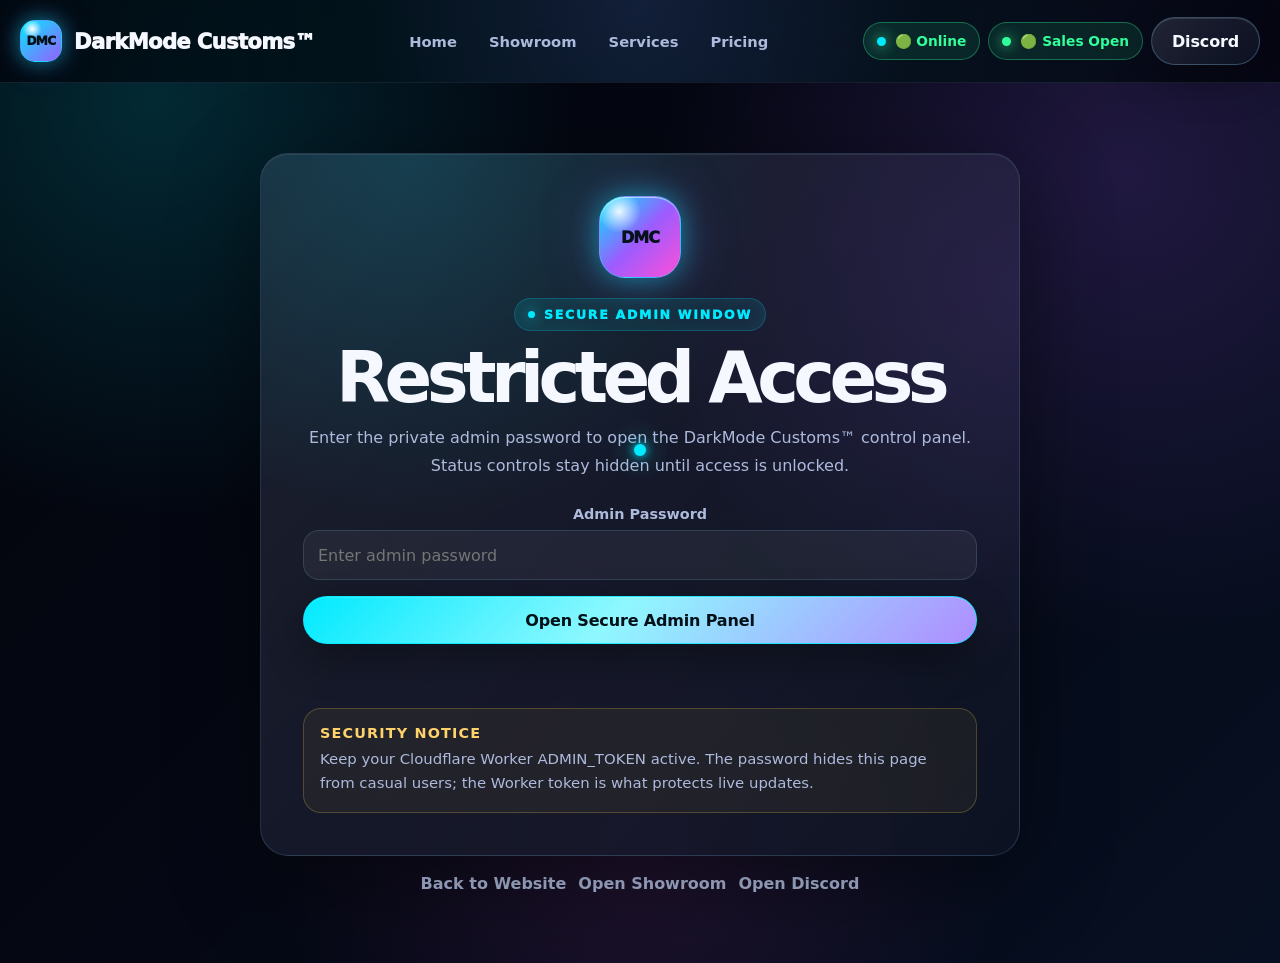
==== commit 2a526cd4: "Add files via upload" ====
--- a/admin.html
+++ b/admin.html
@@ -4,10 +4,10 @@
   <meta charset="UTF-8" />
   <meta name="viewport" content="width=device-width, initial-scale=1.0" />
 
-  <title>Admin Status Panel | DarkMode Customs™</title>
+  <title>Secure Admin Access | DarkMode Customs™</title>
   <meta
     name="description"
-    content="DarkMode Customs™ admin status control panel."
+    content="Secure DarkMode Customs™ admin access portal."
   />
 
   <link rel="stylesheet" href="style.css" />
@@ -36,7 +36,6 @@
           <a href="showroom.html">Showroom</a>
           <a href="index.html#services">Services</a>
           <a href="index.html#pricing">Pricing</a>
-          <a class="active" href="admin.html">Admin</a>
         </div>
 
         <div class="nav-right">
@@ -61,7 +60,6 @@
         <a href="showroom.html">Showroom</a>
         <a href="index.html#services">Services</a>
         <a href="index.html#pricing">Pricing</a>
-        <a class="active" href="admin.html">Admin</a>
         <a href="https://discord.gg/GWU7n5T6" target="_blank" rel="noopener">Join Discord</a>
       </div>
     </nav>
@@ -72,136 +70,45 @@
       <div class="ambient ambient-one"></div>
       <div class="ambient ambient-two"></div>
 
-      <div class="admin-shell reveal">
-        <div class="admin-card">
-          <div class="admin-header">
-            <div class="eyebrow">Company Status Control</div>
-            <h1>DarkMode Customs™ Admin</h1>
+      <div id="adminGate" class="admin-shell reveal">
+        <div class="admin-card admin-lock-card">
+          <div class="admin-lock-mark">DMC</div>
+          <div class="admin-header center-text">
+            <div class="eyebrow">Secure Admin Window</div>
+            <h1>Restricted Access</h1>
             <p>
-              Update the live website status, sales availability, Cloudflare KV value,
-              and Discord company-status webhook from one panel.
+              Enter the private admin password to open the DarkMode Customs™ control panel.
+              Status controls stay hidden until access is unlocked.
             </p>
           </div>
 
-          <div class="admin-current-grid">
-            <div class="admin-current">
-              <span>Current Website Status</span>
-              <strong id="adminCurrentStatus">Checking...</strong>
-            </div>
-
-            <div class="admin-current" data-sales-status-display data-sales-status="loading">
-              <span>Current Sales Status</span>
-              <strong id="adminCurrentSalesStatus">Checking...</strong>
-            </div>
-          </div>
-
-          <form id="statusForm" class="admin-form">
+          <form id="adminGateForm" class="admin-lock-form" autocomplete="off">
             <div class="field">
-              <label for="adminToken">Admin Token</label>
+              <label for="adminGatePassword">Admin Password</label>
               <input
-                id="adminToken"
-                name="adminToken"
+                id="adminGatePassword"
+                name="adminGatePassword"
                 type="password"
-                placeholder="Only needed if ADMIN_TOKEN is set in Cloudflare"
-                autocomplete="current-password"
-              />
-              <small>
-                Leave blank if your Worker does not use an ADMIN_TOKEN secret.
-              </small>
-            </div>
-
-            <div class="field">
-              <label for="updatedBy">Updated By</label>
-              <input
-                id="updatedBy"
-                name="updatedBy"
-                type="text"
-                value="🪖𝕊𝔾𝕋. ℝℍ𝕀ℕ𝕆™"
+                placeholder="Enter admin password"
+                autocomplete="off"
+                required
               />
             </div>
 
-            <div class="field">
-              <label for="statusMessage">Custom Message</label>
-              <textarea
-                id="statusMessage"
-                name="statusMessage"
-                placeholder="Optional custom message for the website and Discord webhook."
-              ></textarea>
-            </div>
-
-            <div class="status-control-group">
-              <div>
-                <h2>Company Website Status</h2>
-                <p>Controls the global website status badge.</p>
-              </div>
-
-              <div class="status-options">
-                <button class="status-option online" type="button" data-admin-status="online">
-                  <span>🟢</span>
-                  <strong>Online</strong>
-                  <small>Website and services are available.</small>
-                </button>
-
-                <button class="status-option maintenance" type="button" data-admin-status="maintenance">
-                  <span>🟡</span>
-                  <strong>Under Maintenance</strong>
-                  <small>Some services may be temporarily limited.</small>
-                </button>
-
-                <button class="status-option offline" type="button" data-admin-status="offline">
-                  <span>🔴</span>
-                  <strong>Offline</strong>
-                  <small>Services are temporarily unavailable.</small>
-                </button>
-              </div>
-            </div>
-
-            <div class="field">
-              <label for="salesStatusMessage">Sales Status Message</label>
-              <textarea
-                id="salesStatusMessage"
-                name="salesStatusMessage"
-                placeholder="Optional custom sales message for the website and Discord webhook."
-              ></textarea>
-              <small id="adminSalesMessagePreview">Sales message preview will load here.</small>
-            </div>
-
-            <div class="status-control-group sales-control-group">
-              <div>
-                <h2>Sales Availability</h2>
-                <p>Controls whether customers see sales as open, closed, or under maintenance.</p>
-              </div>
-
-              <div class="status-options sales-options">
-                <button class="status-option online" type="button" data-admin-sales-status="open">
-                  <span>🟢</span>
-                  <strong>Sales Open</strong>
-                  <small>New orders are currently being accepted.</small>
-                </button>
-
-                <button class="status-option maintenance" type="button" data-admin-sales-status="maintenance">
-                  <span>🟡</span>
-                  <strong>Sales Under Maintenance</strong>
-                  <small>Order system is limited while updates are made.</small>
-                </button>
-
-                <button class="status-option offline" type="button" data-admin-sales-status="closed">
-                  <span>🔴</span>
-                  <strong>Sales Closed</strong>
-                  <small>New orders are paused until you reopen them.</small>
-                </button>
-              </div>
-            </div>
-
-            <input id="selectedStatus" name="selectedStatus" type="hidden" value="online" />
-            <input id="selectedSalesStatus" name="selectedSalesStatus" type="hidden" value="open" />
-
             <button class="btn btn-primary full" type="submit">
-              Update Company + Sales Status
+              Open Secure Admin Panel
             </button>
 
-            <div id="adminMessage" class="admin-message" role="status"></div>
+            <div id="adminGateMessage" class="admin-message admin-lock-message" role="status"></div>
           </form>
+
+          <div class="security-note">
+            <strong>Security Notice</strong>
+            <span>
+              Keep your Cloudflare Worker ADMIN_TOKEN active. The password hides this page from casual users;
+              the Worker token is what protects live updates.
+            </span>
+          </div>
         </div>
 
         <div class="admin-links">
@@ -210,6 +117,8 @@
           <a href="https://discord.gg/GWU7n5T6" target="_blank" rel="noopener">Open Discord</a>
         </div>
       </div>
+
+      <div id="adminSecureMount" class="admin-secure-mount" hidden></div>
     </section>
   </main>
 
--- a/style.css
+++ b/style.css
@@ -2260,3 +2260,141 @@
     padding: 22px;
   }
 }
+
+/* Secure Admin Gate */
+[hidden] {
+  display: none !important;
+}
+
+.center-text {
+  text-align: center;
+}
+
+.admin-lock-card {
+  text-align: center;
+}
+
+.admin-lock-mark {
+  display: grid;
+  place-items: center;
+  width: 82px;
+  height: 82px;
+  margin: 0 auto 20px;
+  border: 1px solid rgba(0, 234, 255, 0.38);
+  border-radius: 26px;
+  color: #06111c;
+  background:
+    radial-gradient(circle at 24% 18%, rgba(255,255,255,0.9), transparent 24%),
+    linear-gradient(135deg, var(--cyan), var(--violet), var(--pink));
+  box-shadow:
+    0 0 28px rgba(0, 234, 255, 0.48),
+    0 0 58px rgba(155, 92, 255, 0.28),
+    inset 0 1px 0 rgba(255,255,255,0.52);
+  font-weight: 1000;
+  letter-spacing: -0.06em;
+}
+
+.admin-lock-form {
+  display: grid;
+  gap: 16px;
+  margin-top: 26px;
+}
+
+.admin-lock-message {
+  text-align: center;
+}
+
+.security-note {
+  display: grid;
+  gap: 7px;
+  margin-top: 22px;
+  padding: 16px;
+  border: 1px solid rgba(255, 216, 77, 0.22);
+  border-radius: 18px;
+  color: var(--muted);
+  background: rgba(255, 216, 77, 0.055);
+  text-align: left;
+}
+
+.security-note strong {
+  color: var(--gold);
+  font-size: 0.9rem;
+  letter-spacing: 0.08em;
+  text-transform: uppercase;
+}
+
+.security-note span {
+  color: var(--muted);
+  font-size: 0.93rem;
+  line-height: 1.6;
+}
+
+.admin-secure-mount {
+  width: min(760px, 100%);
+}
+
+.admin-secure-card {
+  border-color: rgba(49, 255, 155, 0.18);
+}
+
+.admin-secure-topline {
+  display: flex;
+  align-items: center;
+  justify-content: space-between;
+  gap: 14px;
+  margin-bottom: 18px;
+}
+
+.admin-secret-chip {
+  display: inline-flex;
+  align-items: center;
+  gap: 8px;
+  width: max-content;
+  padding: 8px 12px;
+  border: 1px solid rgba(49, 255, 155, 0.24);
+  border-radius: 999px;
+  color: var(--green);
+  background: rgba(49, 255, 155, 0.075);
+  font-size: 0.78rem;
+  font-weight: 950;
+  letter-spacing: 0.08em;
+  text-transform: uppercase;
+}
+
+.admin-secret-chip::before {
+  content: "";
+  width: 8px;
+  height: 8px;
+  border-radius: 999px;
+  background: var(--green);
+  box-shadow: 0 0 16px rgba(49, 255, 155, 0.8);
+}
+
+.admin-link-button {
+  display: inline-flex;
+  align-items: center;
+  justify-content: center;
+  min-height: 0;
+  padding: 0;
+  border: 0;
+  color: var(--muted);
+  background: transparent;
+  font: inherit;
+  font-weight: 850;
+}
+
+.admin-link-button:hover {
+  color: var(--cyan);
+}
+
+@media (max-width: 680px) {
+  .admin-secure-topline {
+    align-items: flex-start;
+    flex-direction: column;
+  }
+
+  .admin-secret-chip {
+    width: 100%;
+    justify-content: center;
+  }
+}
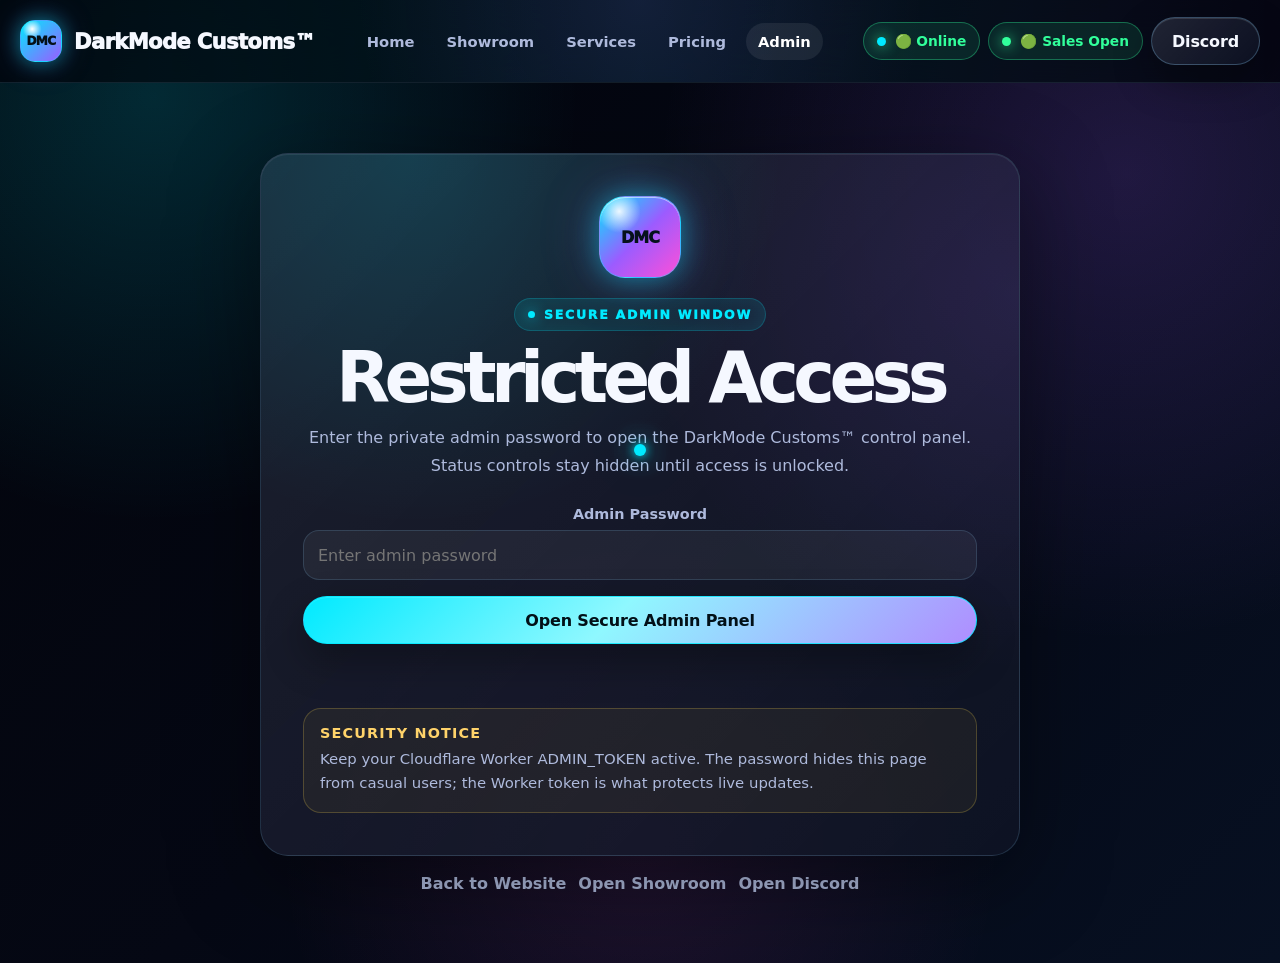
==== commit c527d42a: "Add files via upload" ====
--- a/admin.html
+++ b/admin.html
@@ -36,6 +36,7 @@
           <a href="showroom.html">Showroom</a>
           <a href="index.html#services">Services</a>
           <a href="index.html#pricing">Pricing</a>
+          <a class="active" href="admin.html">Admin</a>
         </div>
 
         <div class="nav-right">
@@ -60,6 +61,7 @@
         <a href="showroom.html">Showroom</a>
         <a href="index.html#services">Services</a>
         <a href="index.html#pricing">Pricing</a>
+        <a class="active" href="admin.html">Admin</a>
         <a href="https://discord.gg/GWU7n5T6" target="_blank" rel="noopener">Join Discord</a>
       </div>
     </nav>
